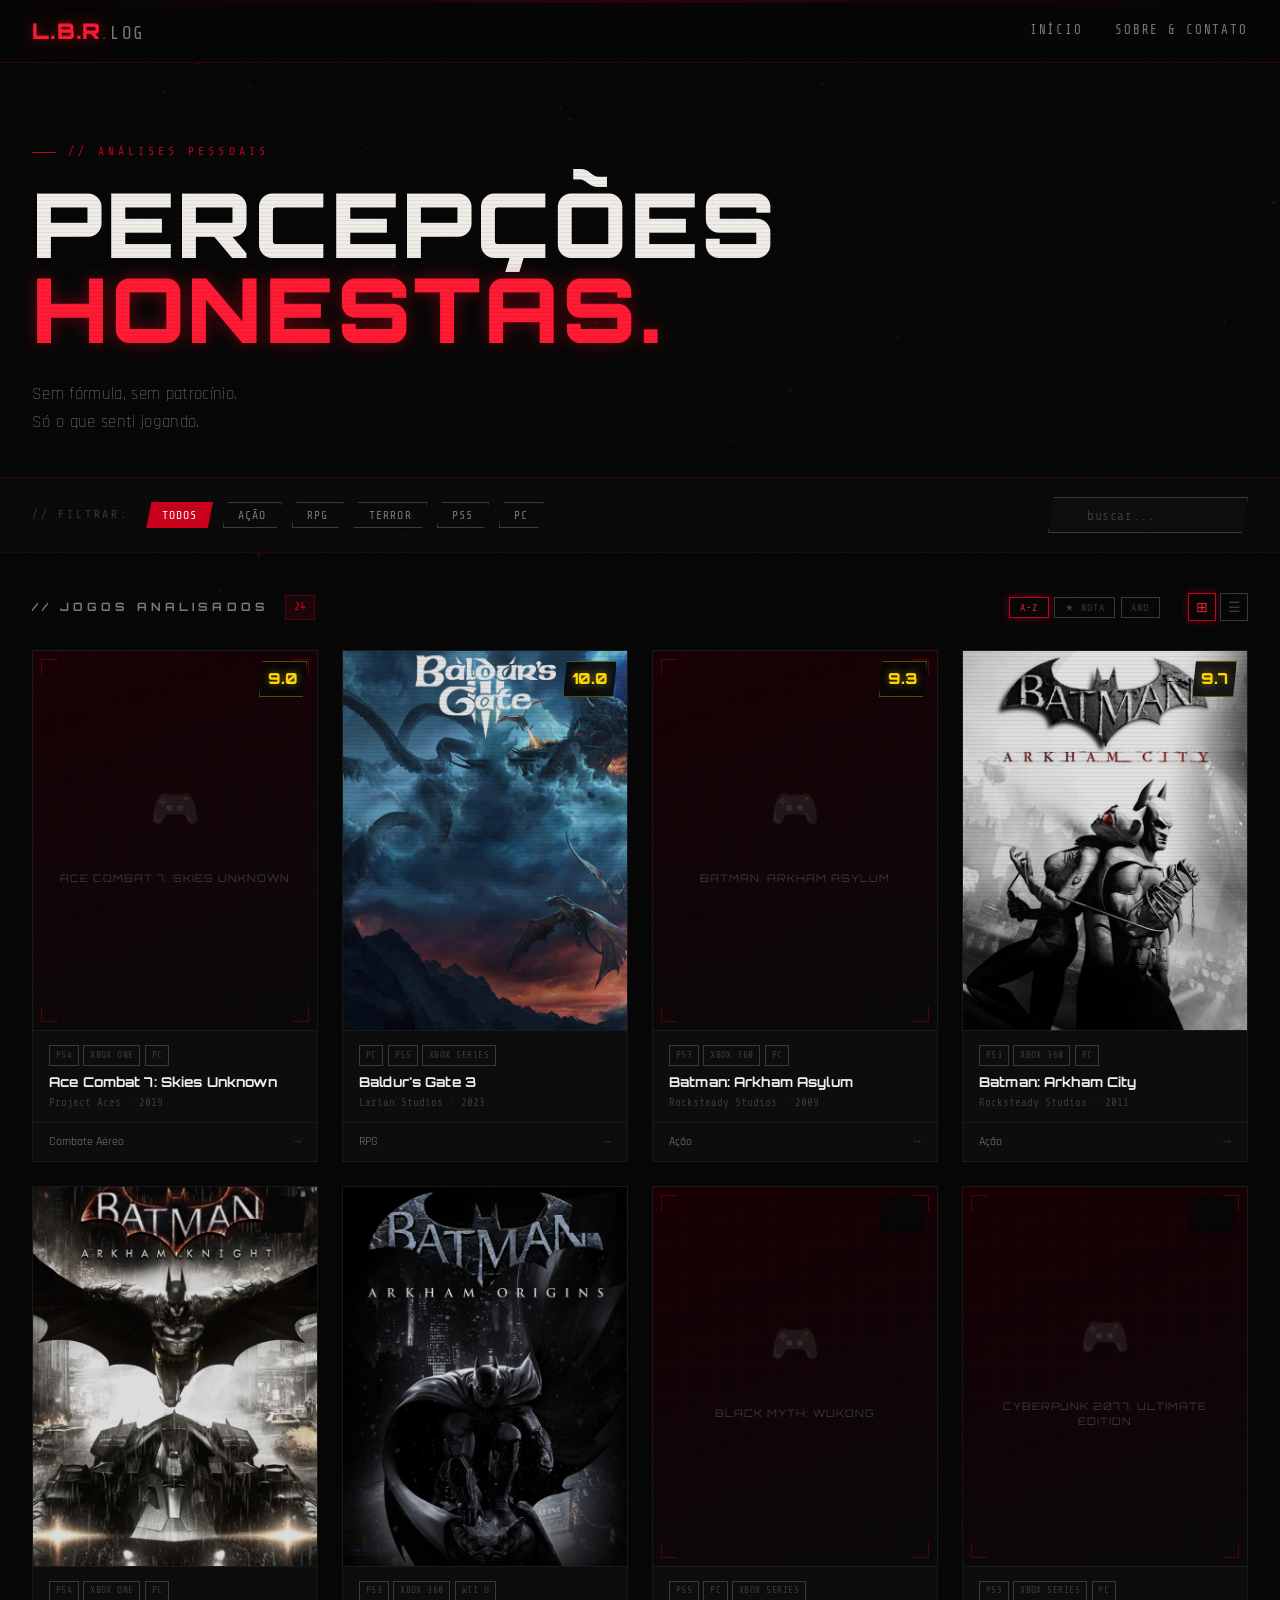
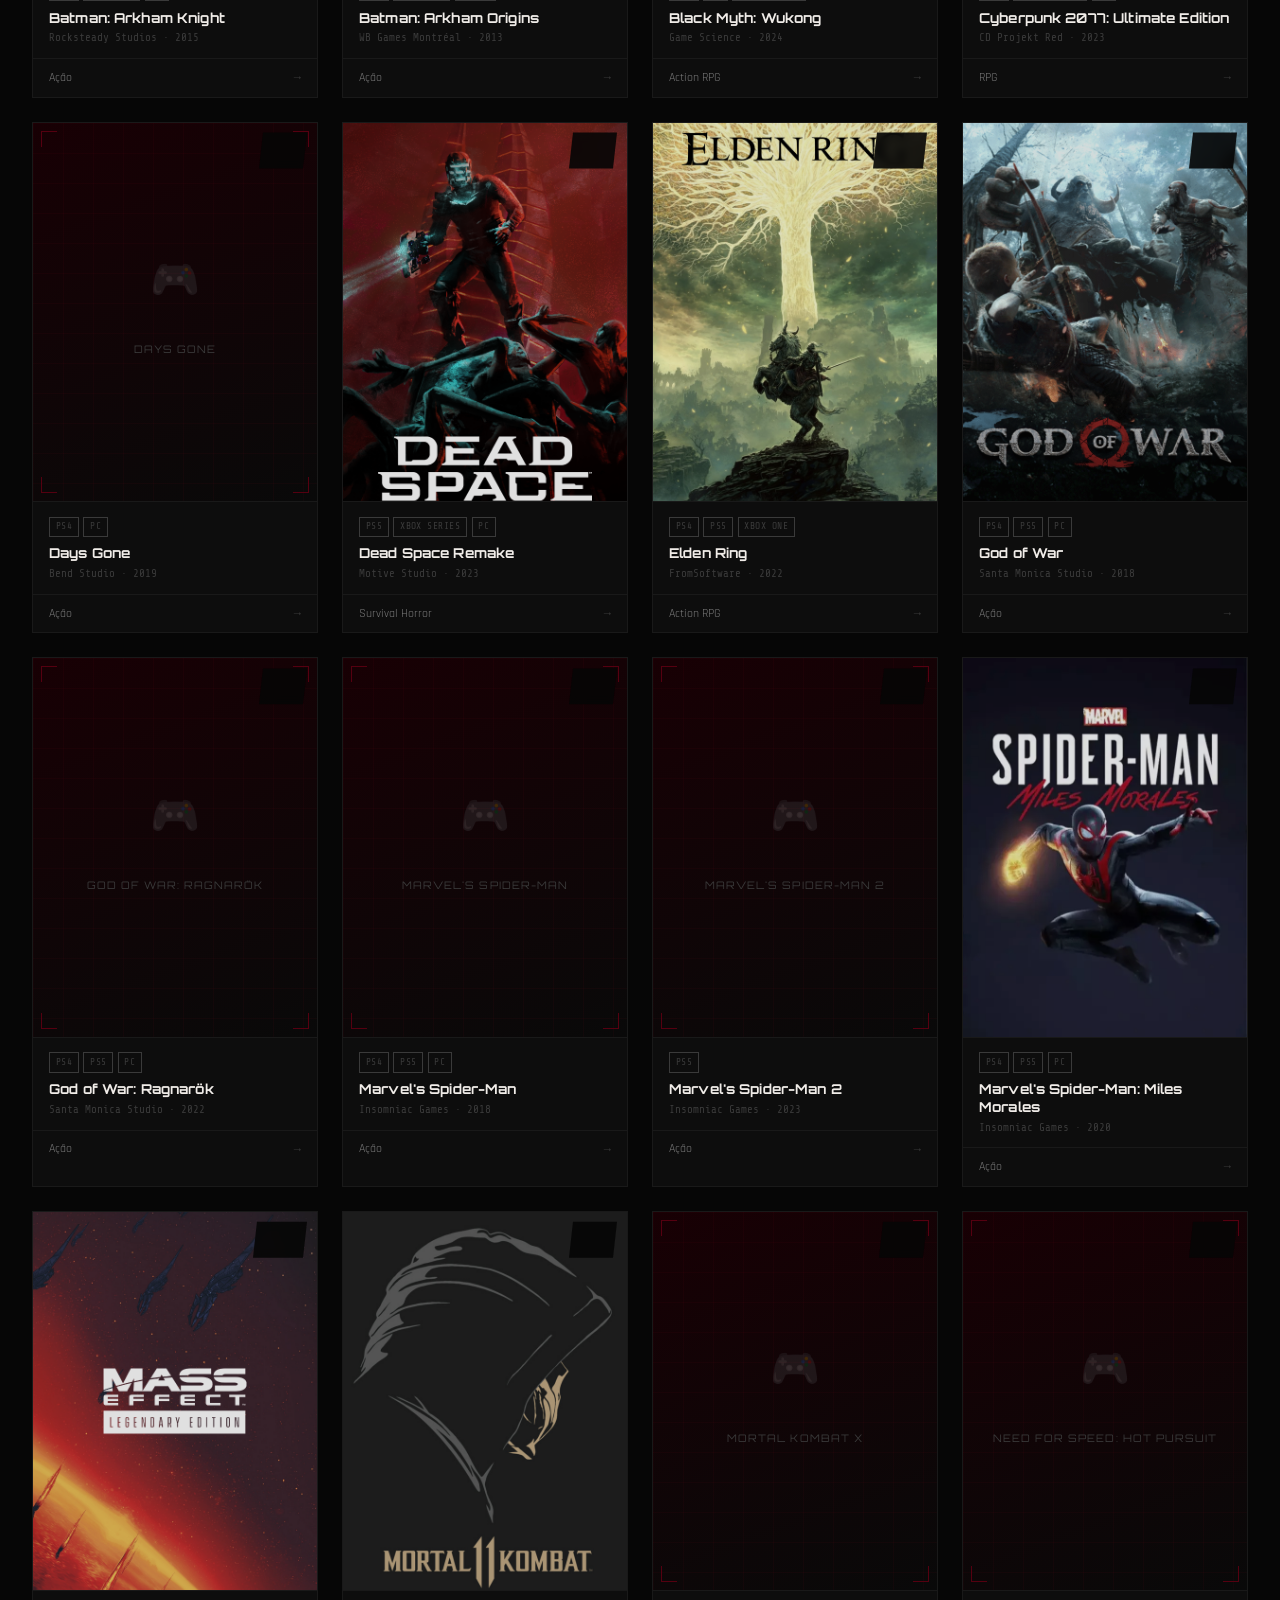
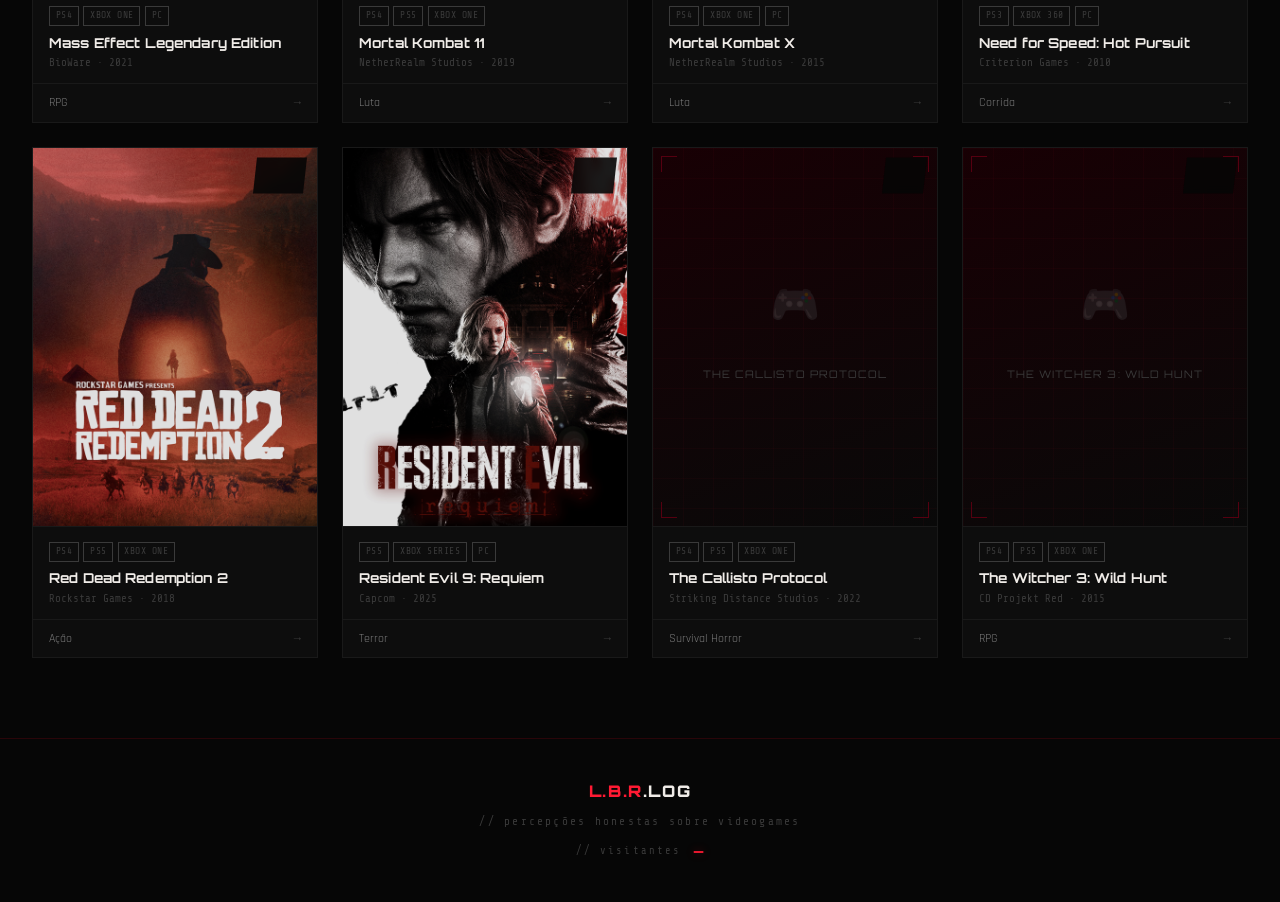
==== index.html @ 47e44325 "Blog Files root_archives_gaming_blog" ====
<!DOCTYPE html>
<html lang="pt-BR">
<head>
  <meta charset="UTF-8" />
  <meta name="viewport" content="width=device-width, initial-scale=1.0" />
  <meta name="description" content="L.B.R.LOG — Análises e percepções pessoais sobre videogames." />
  <meta property="og:title"       content="L.B.R.LOG — Reviews &amp; Análises" />
  <meta property="og:description" content="Percepções honestas sobre videogames. Sem fórmula, sem patrocínio." />
  <meta property="og:type"        content="website" />
  <meta name="twitter:card"       content="summary" />
  <title>L.B.R.LOG — Reviews & Análises</title>
  <link rel="preconnect" href="https://fonts.googleapis.com" />
  <link rel="preconnect" href="https://fonts.gstatic.com" crossorigin />
  <link
    href="https://fonts.googleapis.com/css2?family=Orbitron:wght@400;700;900&family=Share+Tech+Mono&family=Rajdhani:wght@300;400;500;600;700&display=swap"
    rel="stylesheet"
  />
  <link rel="stylesheet" href="css/style.css" />
</head>
<body>

  <!-- Canvas de partículas (fundo animado) -->
  <canvas id="particles-canvas" aria-hidden="true"></canvas>
  <!-- Scanline que desce pela tela -->
  <div class="scanline-sweep" aria-hidden="true"></div>

  <!-- ===== HEADER ===== -->
  <header>
    <div class="header-inner">
      <a href="index.html" class="logo" aria-label="L.B.R.LOG — Início">
        <span class="logo-lbr">L.B.R</span>
        <span class="logo-sep">.</span>
        <span class="logo-log">LOG</span>
      </a>
      <nav aria-label="Navegação principal">
        <a href="index.html">Início</a>
        <a href="sobre.html">Sobre & Contato</a>
      </nav>
    </div>
  </header>

  <!-- ===== HERO ===== -->
  <section class="hero" aria-label="Introdução">
    <div class="hero-grid" aria-hidden="true"></div>
    <p class="hero-eyebrow">// análises pessoais</p>
    <h1>
      PERCEPÇÕES<br>
      <em>HONESTAS.</em>
    </h1>
    <p class="hero-tagline">
      Sem fórmula, sem patrocínio.<br>
      Só o que senti jogando.
    </p>
  </section>

  <!-- ===== DESTAQUES ===== -->
  <section class="destaques-section" aria-label="Destaques" id="destaques-section">
    <div class="destaques-inner">
      <div class="inner-section-header" style="padding:0 2rem;max-width:1300px;margin:0 auto 1.5rem;">
        <span class="inner-section-tag">// destaques</span>
        <div class="inner-section-line"></div>
      </div>
      <div class="destaques-grid" id="destaques-grid"></div>
    </div>
  </section>

  <!-- ===== FILTROS + BUSCA ===== -->
  <div class="filters-bar" role="group" aria-label="Filtrar jogos">
    <span class="filters-label">// filtrar:</span>
    <button class="filter-btn active" data-filter="todos">Todos</button>
    <button class="filter-btn" data-filter="ação">Ação</button>
    <button class="filter-btn" data-filter="rpg">RPG</button>
    <button class="filter-btn" data-filter="terror">Terror</button>
    <button class="filter-btn" data-filter="ps5">PS5</button>
    <button class="filter-btn" data-filter="pc">PC</button>

    <div class="search-input-wrap">
      <span class="search-icon" aria-hidden="true">⌕</span>
      <input
        id="search-input"
        type="search"
        class="search-input"
        placeholder="buscar..."
        autocomplete="off"
        spellcheck="false"
      />
      <button class="search-clear" id="search-clear" aria-label="Limpar busca" style="display:none;">✕</button>
    </div>
  </div>

  <!-- ===== GRID DE JOGOS ===== -->
  <section class="games-section" aria-label="Jogos analisados">
    <div class="section-header">
      <span class="section-label">// jogos analisados</span>
      <span class="section-count" id="games-count" aria-live="polite">0</span>
      <div class="sort-controls" role="group" aria-label="Ordenar por">
        <button class="sort-btn active" data-sort="az"    title="A-Z">A-Z</button>
        <button class="sort-btn"        data-sort="nota"  title="Maior nota">★ NOTA</button>
        <button class="sort-btn"        data-sort="recente" title="Mais recente">ANO</button>
      </div>
      <div class="view-toggle" role="group" aria-label="Modo de exibição">
        <button class="view-btn active" data-view="grid" title="Grade" aria-label="Grade">⊞</button>
        <button class="view-btn"        data-view="list" title="Lista" aria-label="Lista">☰</button>
      </div>
    </div>
    <div class="games-grid" id="games-grid" aria-label="Lista de jogos">
      <div class="no-results">// carregando...</div>
    </div>
  </section>

  <!-- ===== FOOTER ===== -->
  <footer>
    <div class="footer-brand"><span>L.B.R</span>.LOG</div>
    <p class="footer-sub">// percepções honestas sobre videogames</p>
    <p class="footer-counter">
      <span class="footer-counter-label">// visitantes</span>
      <span class="footer-counter-value" id="footer-visit-count">—</span>
    </p>
  </footer>

  <script src="data/games.js"></script>
  <script src="js/main.js"></script>
  <script src="js/particles.js"></script>
  <script>
    // Contador de visitas — CountAPI (countapi.xyz)
    // Namespace único do seu site — não precisa configurar nada
    fetch('https://api.countapi.xyz/hit/lubuono97-hash-lbr-log/visits')
      .then(r => r.json())
      .then(data => {
        if (data.value !== undefined) {
          document.getElementById('footer-visit-count').textContent =
            parseInt(data.value).toLocaleString('pt-BR');
        }
      })
      .catch(() => {});
  </script>
</body>
</html>
---- css/style.css ----
/* =====================================================
   GLITCH.LOG — Cyberpunk Gaming Blog
   Tema: Dark Cyberpunk | Paleta: Preto & Vermelho
   ===================================================== */

@import url('https://fonts.googleapis.com/css2?family=Orbitron:wght@400;700;900&family=Share+Tech+Mono&family=Rajdhani:wght@300;400;500;600;700&display=swap');

/* ===== VARIÁVEIS DE COR ===== */
:root {
  --bg: #060606;
  --bg-card: #0d0d0d;
  --bg-card2: #111111;
  --red: #cc001a;
  --red-hot: #ff1a33;
  --red-dim: #550010;
  --red-glow: rgba(204, 0, 26, 0.45);
  --red-subtle: rgba(204, 0, 26, 0.08);
  --white: #f0ece8;
  --grey: #7a7a7a;
  --grey-dim: #3a3a3a;
  --grey-light: #aaa;
  --border: rgba(204, 0, 26, 0.18);
  --border-dim: rgba(255, 255, 255, 0.05);

  --font-title: 'Orbitron', monospace;
  --font-mono: 'Share Tech Mono', monospace;
  --font-body: 'Rajdhani', sans-serif;
}

/* ===== RESET ===== */
*,
*::before,
*::after {
  margin: 0;
  padding: 0;
  box-sizing: border-box;
}

html {
  scroll-behavior: smooth;
}

a {
  color: inherit;
  text-decoration: none;
}

body {
  background-color: var(--bg);
  color: var(--white);
  font-family: var(--font-body);
  font-size: 16px;
  line-height: 1.6;
  overflow-x: hidden;
  min-height: 100vh;
  cursor: default;
}

/* ===== SCANLINES ===== */
body::after {
  content: '';
  position: fixed;
  inset: 0;
  background: repeating-linear-gradient(0deg, transparent, transparent 3px,
      rgba(0, 0, 0, 0.06) 3px, rgba(0, 0, 0, 0.06) 4px);
  pointer-events: none;
  z-index: 9998;
}

/* ===== RUÍDO DE FUNDO ===== */
body::before {
  content: '';
  position: fixed;
  inset: 0;
  background-image: url("data:image/svg+xml,%3Csvg xmlns='http://www.w3.org/2000/svg' width='300' height='300'%3E%3Cfilter id='n'%3E%3CfeTurbulence type='fractalNoise' baseFrequency='0.75' numOctaves='4' stitchTiles='stitch'/%3E%3C/filter%3E%3Crect width='300' height='300' filter='url(%23n)' opacity='0.03'/%3E%3C/svg%3E");
  pointer-events: none;
  z-index: 9997;
  opacity: 0.5;
}

/* ===== HEADER ===== */
header {
  position: sticky;
  top: 0;
  z-index: 500;
  background: rgba(6, 6, 6, 0.96);
  backdrop-filter: blur(12px);
  border-bottom: 1px solid var(--border);
}

.header-inner {
  max-width: 1300px;
  margin: 0 auto;
  padding: 0 2rem;
  display: flex;
  align-items: center;
  justify-content: space-between;
  height: 62px;
}

/* ===== LOGO ===== */
.logo {
  display: flex;
  align-items: baseline;
  gap: 0;
  font-family: var(--font-title);
  font-weight: 900;
  letter-spacing: 0.06em;
  font-size: 1.35rem;
  user-select: none;
}

.logo-lbr {
  color: var(--red-hot);
  text-shadow: 0 0 10px var(--red-glow), 0 0 25px var(--red-glow);
  animation: logo-flicker 9s infinite;
  position: relative;
}

.logo-lbr::after {
  content: 'L.B.R';
  position: absolute;
  left: 0;
  top: 0;
  color: var(--red-hot);
  animation: glitch-layer 9s infinite;
  clip-path: polygon(0 30%, 100% 30%, 100% 55%, 0 55%);
  opacity: 0;
}

.logo-sep {
  color: var(--grey-dim);
  font-weight: 300;
  margin: 0 1px;
}

.logo-log {
  color: var(--grey);
  font-family: var(--font-mono);
  font-size: 1.1rem;
  font-weight: 400;
  letter-spacing: 0.1em;
}

@keyframes logo-flicker {

  0%,
  87%,
  90%,
  93%,
  100% {
    opacity: 1;
    text-shadow: 0 0 10px var(--red-glow), 0 0 25px var(--red-glow);
    transform: translate(0);
  }

  88% {
    opacity: 0.7;
    text-shadow: none;
    transform: translate(-2px, 0);
  }

  89% {
    opacity: 1;
    text-shadow: 2px 0 var(--red-hot);
    transform: translate(2px, 0);
  }

  91% {
    opacity: 0.9;
    transform: translate(-1px, 1px);
  }

  92% {
    opacity: 1;
    transform: translate(0);
  }
}

@keyframes glitch-layer {

  0%,
  87%,
  91%,
  100% {
    opacity: 0;
    transform: translate(0);
  }

  88% {
    opacity: 0.8;
    transform: translate(-4px, 0);
  }

  89% {
    opacity: 0;
  }

  90% {
    opacity: 0.6;
    transform: translate(4px, 0);
  }
}

nav {
  display: flex;
  align-items: center;
  gap: 2rem;
}

nav a {
  color: var(--grey);
  font-family: var(--font-mono);
  font-size: 0.78rem;
  letter-spacing: 0.15em;
  text-transform: uppercase;
  transition: color 0.2s, text-shadow 0.2s;
  position: relative;
}

nav a::after {
  content: '';
  position: absolute;
  bottom: -3px;
  left: 0;
  width: 0;
  height: 1px;
  background: var(--red-hot);
  transition: width 0.25s;
}

nav a:hover {
  color: var(--red-hot);
}

nav a:hover::after {
  width: 100%;
}

/* ===== HERO ===== */
.hero {
  padding: 5rem 2rem 2.5rem;
  max-width: 1300px;
  margin: 0 auto;
  position: relative;
  overflow: hidden;
}

.hero-eyebrow {
  font-family: var(--font-mono);
  font-size: 0.72rem;
  color: var(--red);
  letter-spacing: 0.35em;
  text-transform: uppercase;
  margin-bottom: 1.2rem;
  display: flex;
  align-items: center;
  gap: 0.75rem;
}

.hero-eyebrow::before {
  content: '';
  display: inline-block;
  width: 24px;
  height: 1px;
  background: var(--red);
  flex-shrink: 0;
}

.hero h1 {
  font-family: var(--font-title);
  font-size: clamp(2.8rem, 7vw, 6rem);
  font-weight: 900;
  letter-spacing: 0.03em;
  line-height: 0.95;
  color: var(--white);
}

.hero h1 em {
  font-style: normal;
  color: var(--red-hot);
  text-shadow: 0 0 18px var(--red-glow);
}

.hero-tagline {
  margin-top: 1.8rem;
  font-size: 1.05rem;
  color: var(--grey);
  font-weight: 300;
  max-width: 460px;
  letter-spacing: 0.02em;
  line-height: 1.7;
}

/* Grade diagonal decorativa */
.hero-grid {
  position: absolute;
  right: -50px;
  top: 0;
  bottom: 0;
  width: 40%;
  background-image:
    linear-gradient(rgba(204, 0, 26, 0.04) 1px, transparent 1px),
    linear-gradient(90deg, rgba(204, 0, 26, 0.04) 1px, transparent 1px);
  background-size: 40px 40px;
  mask-image: linear-gradient(to left, rgba(0, 0, 0, 0.5), transparent);
  pointer-events: none;
}

/* ===== BARRA DE BUSCA (dentro dos filtros) ===== */
.search-input-wrap {
  position: relative;
  margin-left: auto;
  width: 200px;
  display: flex;
  align-items: center;
  transition: width 0.3s ease;
}

.search-input-wrap:focus-within {
  width: 280px;
}

.search-icon {
  position: absolute;
  left: 0.85rem;
  font-size: 1.1rem;
  color: var(--grey-dim);
  pointer-events: none;
  line-height: 1;
  transition: color 0.2s;
}

.search-input {
  width: 100%;
  background: var(--bg-card);
  border: 1px solid var(--grey-dim);
  color: var(--white);
  font-family: var(--font-mono);
  font-size: 0.82rem;
  letter-spacing: 0.04em;
  padding: 0.6rem 2.4rem 0.6rem 2.4rem;
  outline: none;
  transition: border-color 0.2s, box-shadow 0.2s;
  clip-path: polygon(6px 0%, 100% 0%, calc(100% - 6px) 100%, 0% 100%);
}

.search-input::placeholder {
  color: var(--grey-dim);
  opacity: 1;
}

.search-input:focus {
  border-color: var(--red);
  box-shadow: 0 0 0 1px var(--red-dim), 0 0 14px var(--red-glow);
}

.search-input:focus+.search-icon,
.search-input-wrap:focus-within .search-icon {
  color: var(--red);
}

.search-clear {
  position: absolute;
  right: 0.7rem;
  background: none;
  border: none;
  color: var(--grey-dim);
  font-size: 0.72rem;
  cursor: pointer;
  display: flex;
  align-items: center;
  justify-content: center;
  padding: 0.2rem;
  transition: color 0.2s;
  line-height: 1;
}

.search-clear:hover {
  color: var(--red-hot);
}

/* Highlight do match na busca */
.search-highlight {
  background: rgba(204, 0, 26, 0.28);
  color: var(--red-hot);
  border-radius: 1px;
  padding: 0 1px;
  font-style: normal;
}

/* ===== FILTROS ===== */
.filters-bar {
  max-width: 1300px;
  margin: 0 auto 2.5rem;
  padding: 1.2rem 2rem;
  display: flex;
  align-items: center;
  gap: 0.6rem;
  flex-wrap: wrap;
  border-top: 1px solid var(--border);
  border-bottom: 1px solid var(--border);
  background: rgba(13, 13, 13, 0.6);
}

.filters-label {
  font-family: var(--font-mono);
  font-size: 0.7rem;
  color: var(--grey-dim);
  text-transform: uppercase;
  letter-spacing: 0.25em;
  margin-right: 0.5rem;
  flex-shrink: 0;
}

.filter-btn {
  background: transparent;
  border: 1px solid var(--grey-dim);
  color: var(--grey);
  font-family: var(--font-mono);
  font-size: 0.72rem;
  padding: 0.35rem 0.9rem;
  cursor: pointer;
  letter-spacing: 0.1em;
  text-transform: uppercase;
  transition: all 0.2s;
  clip-path: polygon(5px 0%, 100% 0%, calc(100% - 5px) 100%, 0% 100%);
  white-space: nowrap;
}

.filter-btn:hover {
  border-color: var(--red);
  color: var(--red-hot);
  background: var(--red-subtle);
}

.filter-btn.active {
  background: var(--red);
  border-color: var(--red);
  color: white;
  box-shadow: 0 0 14px var(--red-glow);
}

/* ===== SEÇÃO DE JOGOS ===== */
.games-section {
  max-width: 1300px;
  margin: 0 auto;
  padding: 0 2rem 5rem;
}

.section-header {
  display: flex;
  align-items: center;
  gap: 1rem;
  margin-bottom: 1.8rem;
}

.section-label {
  font-family: var(--font-title);
  font-size: 0.72rem;
  font-weight: 700;
  letter-spacing: 0.35em;
  text-transform: uppercase;
  color: var(--grey);
}

.section-count {
  font-family: var(--font-mono);
  font-size: 0.72rem;
  color: var(--red);
  background: rgba(204, 0, 26, 0.1);
  border: 1px solid var(--red-dim);
  padding: 0.15rem 0.5rem;
  min-width: 28px;
  text-align: center;
}

/* ===== GRID DE CARDS ===== */
.games-grid {
  display: grid;
  grid-template-columns: repeat(auto-fill, minmax(250px, 1fr));
  gap: 1.5rem;
}

/* ===== CARD DE JOGO ===== */
.game-card {
  background: var(--bg-card);
  border: 1px solid var(--border-dim);
  display: block;
  overflow: hidden;
  transition: transform 0.3s cubic-bezier(0.25, 0.46, 0.45, 0.94),
    border-color 0.3s,
    box-shadow 0.3s;
  position: relative;
}

.game-card::after {
  content: '';
  position: absolute;
  inset: 0;
  background: linear-gradient(135deg, transparent 70%, rgba(204, 0, 26, 0.06));
  pointer-events: none;
  z-index: 1;
  opacity: 0;
  transition: opacity 0.3s;
}

.game-card:hover {
  transform: translateY(-6px);
  border-color: var(--red);
  box-shadow:
    0 0 0 1px var(--red-dim),
    0 0 25px var(--red-glow),
    0 12px 40px rgba(0, 0, 0, 0.6);
}

.game-card:hover::after {
  opacity: 1;
}

/* Capa do jogo */
.card-cover-wrap {
  position: relative;
  width: 100%;
  aspect-ratio: 3/4;
  overflow: hidden;
  background: #0a0005;
}

.card-cover-img {
  width: 100%;
  height: 100%;
  object-fit: cover;
  display: block;
  filter: saturate(0.75) brightness(0.88);
  transition: filter 0.4s, transform 0.4s;
}

.game-card:hover .card-cover-img {
  filter: saturate(1) brightness(0.95);
  transform: scale(1.03);
}

/* Placeholder quando não há imagem */
.card-cover-placeholder {
  display: none;
  width: 100%;
  height: 100%;
  flex-direction: column;
  align-items: center;
  justify-content: center;
  background: linear-gradient(160deg, #180004 0%, #090909 100%);
  position: relative;
  overflow: hidden;
}

.card-cover-placeholder::before {
  content: '';
  position: absolute;
  inset: 0;
  background-image:
    linear-gradient(rgba(204, 0, 26, 0.04) 1px, transparent 1px),
    linear-gradient(90deg, rgba(204, 0, 26, 0.04) 1px, transparent 1px);
  background-size: 30px 30px;
}

.placeholder-title {
  font-family: var(--font-title);
  font-size: 0.65rem;
  color: var(--grey-dim);
  text-transform: uppercase;
  letter-spacing: 0.1em;
  text-align: center;
  padding: 1rem;
  position: relative;
  z-index: 1;
  line-height: 1.5;
}

.placeholder-icon {
  font-size: 2.5rem;
  margin-bottom: 0.75rem;
  opacity: 0.2;
  position: relative;
  z-index: 1;
}

/* Cantos decorativos no placeholder */
.deco-corner {
  position: absolute;
  width: 16px;
  height: 16px;
}

.deco-corner.tl {
  top: 8px;
  left: 8px;
  border-top: 1px solid var(--red-dim);
  border-left: 1px solid var(--red-dim);
}

.deco-corner.tr {
  top: 8px;
  right: 8px;
  border-top: 1px solid var(--red-dim);
  border-right: 1px solid var(--red-dim);
}

.deco-corner.bl {
  bottom: 8px;
  left: 8px;
  border-bottom: 1px solid var(--red-dim);
  border-left: 1px solid var(--red-dim);
}

.deco-corner.br {
  bottom: 8px;
  right: 8px;
  border-bottom: 1px solid var(--red-dim);
  border-right: 1px solid var(--red-dim);
}

/* Nota flutuante sobre a capa */
.card-score-badge {
  position: absolute;
  top: 10px;
  right: 10px;
  background: rgba(6, 6, 6, 0.9);
  border: 1px solid var(--red-dim);
  padding: 0.3rem 0.5rem;
  font-family: var(--font-title);
  font-size: 0.95rem;
  font-weight: 900;
  color: var(--red-hot);
  text-shadow: 0 0 8px var(--red-glow);
  z-index: 2;
  backdrop-filter: blur(4px);
  transition: border-color 0.3s;
  clip-path: polygon(4px 0%, 100% 0%, calc(100% - 4px) 100%, 0% 100%);
}

.card-score-badge.perfect {
  color: #ffd700;
  text-shadow: 0 0 8px rgba(255, 215, 0, 0.5);
  border-color: rgba(255, 215, 0, 0.4);
}

.game-card:hover .card-score-badge {
  border-color: var(--red);
}

/* Corpo do card */
.card-body {
  padding: 0.9rem 1rem 0.7rem;
  border-top: 1px solid var(--border-dim);
  position: relative;
  z-index: 2;
}

.card-platforms {
  display: flex;
  gap: 0.3rem;
  flex-wrap: wrap;
  margin-bottom: 0.45rem;
}

.platform-chip {
  font-family: var(--font-mono);
  font-size: 0.6rem;
  color: var(--grey-dim);
  border: 1px solid var(--grey-dim);
  padding: 0.1rem 0.35rem;
  text-transform: uppercase;
  letter-spacing: 0.05em;
}

.card-title {
  font-family: var(--font-title);
  font-size: 0.85rem;
  font-weight: 700;
  color: var(--white);
  line-height: 1.3;
  letter-spacing: 0.01em;
  margin-bottom: 0.2rem;
  transition: color 0.2s;
}

.game-card:hover .card-title {
  color: var(--red-hot);
}

.card-meta {
  font-family: var(--font-mono);
  font-size: 0.68rem;
  color: var(--grey-dim);
}

.card-footer {
  padding: 0.55rem 1rem;
  border-top: 1px solid var(--border-dim);
  display: flex;
  align-items: center;
  justify-content: space-between;
  position: relative;
  z-index: 2;
}

.card-genre {
  font-family: var(--font-body);
  font-size: 0.78rem;
  color: var(--grey);
  font-weight: 400;
}

.card-arrow {
  font-family: var(--font-mono);
  font-size: 0.75rem;
  color: var(--grey-dim);
  transition: color 0.2s, transform 0.2s;
}

.game-card:hover .card-arrow {
  color: var(--red-hot);
  transform: translateX(4px);
}

/* ===== NO RESULTS ===== */
.no-results {
  grid-column: 1 / -1;
  padding: 4rem;
  text-align: center;
  font-family: var(--font-mono);
  font-size: 0.85rem;
  color: var(--grey-dim);
  letter-spacing: 0.2em;
}

/* ===== FOOTER ===== */
footer {
  border-top: 1px solid var(--border);
  padding: 2.5rem 2rem;
  text-align: center;
}

.footer-brand {
  font-family: var(--font-title);
  font-size: 1rem;
  font-weight: 900;
  letter-spacing: 0.1em;
  margin-bottom: 0.5rem;
}

.footer-brand span {
  color: var(--red-hot);
}

.footer-sub {
  font-family: var(--font-mono);
  font-size: 0.7rem;
  color: var(--grey-dim);
  letter-spacing: 0.2em;
}

/* ===== PÁGINA INDIVIDUAL DO JOGO ===== */

/* Hero da página de jogo */
.game-page-hero {
  position: relative;
  height: 38vh;
  min-height: 240px;
  overflow: hidden;
}

.game-page-hero-bg {
  width: 100%;
  height: 100%;
  object-fit: cover;
  filter: blur(8px) saturate(0.35) brightness(0.28);
  transform: scale(1.12);
  display: block;
}

.game-page-hero-bg-placeholder {
  width: 100%;
  height: 100%;
  background: linear-gradient(160deg, #1a0004 0%, #060606 60%, #0d000a 100%);
}

.game-page-hero-overlay {
  position: absolute;
  inset: 0;
  background: linear-gradient(to bottom,
      rgba(6, 6, 6, 0.15) 0%,
      rgba(6, 6, 6, 0.5) 45%,
      rgba(6, 6, 6, 1) 100%);
}

.back-btn {
  position: absolute;
  top: 1.5rem;
  left: 2rem;
  z-index: 10;
  display: inline-flex;
  align-items: center;
  gap: 0.5rem;
  font-family: var(--font-mono);
  font-size: 0.72rem;
  color: var(--grey);
  letter-spacing: 0.15em;
  text-transform: uppercase;
  padding: 0.4rem 0.8rem;
  border: 1px solid var(--grey-dim);
  background: rgba(6, 6, 6, 0.7);
  backdrop-filter: blur(4px);
  transition: color 0.2s, border-color 0.2s;
}

.back-btn:hover {
  color: var(--red-hot);
  border-color: var(--red);
}

/* Layout da página de jogo */
.game-page-layout {
  max-width: 1300px;
  margin: -160px auto 0;
  padding: 0 2rem 6rem;
  display: grid;
  grid-template-columns: 260px 1fr;
  gap: 3.5rem;
  position: relative;
  z-index: 2;
}

/* Sidebar da página de jogo */
.game-sidebar {
  position: sticky;
  top: 80px;
  align-self: start;
}

.game-cover-main {
  width: 100%;
  display: block;
  border: 1px solid var(--border);
  box-shadow: 0 0 30px rgba(0, 0, 0, 0.9), 0 0 20px var(--red-glow);
  margin-bottom: 1.5rem;
}

.game-cover-ph {
  width: 100%;
  aspect-ratio: 3/4;
  background: linear-gradient(160deg, #180004, #080808);
  border: 1px solid var(--border);
  display: flex;
  align-items: center;
  justify-content: center;
  font-family: var(--font-mono);
  font-size: 0.65rem;
  color: var(--grey-dim);
  margin-bottom: 1.5rem;
  text-align: center;
  padding: 1rem;
}

/* Score grande */
.score-block {
  text-align: center;
  margin-bottom: 1.5rem;
  padding: 1.25rem;
  background: var(--bg-card);
  border: 1px solid var(--border);
  position: relative;
}

.score-block::before {
  content: '';
  position: absolute;
  top: 0;
  left: 10%;
  right: 10%;
  height: 1px;
  background: linear-gradient(to right, transparent, var(--red), transparent);
}

.score-value {
  font-family: var(--font-title);
  font-size: 4.5rem;
  font-weight: 900;
  color: var(--red-hot);
  text-shadow: 0 0 25px var(--red-glow), 0 0 50px var(--red-glow);
  line-height: 1;
  display: block;
  animation: score-pulse 4s ease-in-out infinite;
}

.score-value.perfect {
  color: #ffd700;
  text-shadow: 0 0 25px rgba(255, 215, 0, 0.5), 0 0 50px rgba(255, 215, 0, 0.3);
}

@keyframes score-pulse {

  0%,
  100% {
    text-shadow: 0 0 25px var(--red-glow), 0 0 50px var(--red-glow);
  }

  50% {
    text-shadow: 0 0 15px var(--red-glow), 0 0 30px var(--red-glow);
  }
}

.score-tag {
  display: block;
  font-family: var(--font-mono);
  font-size: 0.65rem;
  color: var(--grey-dim);
  letter-spacing: 0.3em;
  text-transform: uppercase;
  margin-top: 0.3rem;
}

/* Tabela de metadados */
.game-meta-table {
  border: 1px solid var(--border);
  background: var(--bg-card);
  overflow: hidden;
}

.meta-item {
  padding: 0.6rem 1rem;
  border-bottom: 1px solid var(--border-dim);
}

.meta-item:last-child {
  border-bottom: none;
}

.meta-key {
  font-family: var(--font-mono);
  font-size: 0.62rem;
  color: var(--grey-dim);
  text-transform: uppercase;
  letter-spacing: 0.2em;
  display: block;
  margin-bottom: 0.15rem;
}

.meta-val {
  font-family: var(--font-body);
  font-size: 0.88rem;
  color: var(--grey-light);
  font-weight: 500;
}

/* Conteúdo principal do jogo */
.game-main-content {
  padding-top: 0.5rem;
  padding-bottom: 3rem;
}

.game-page-title {
  font-family: var(--font-title);
  font-size: clamp(1.8rem, 4vw, 3.5rem);
  font-weight: 900;
  color: var(--white);
  letter-spacing: 0.02em;
  line-height: 1.05;
  margin-bottom: 0.6rem;
}

.game-page-dev {
  font-family: var(--font-mono);
  font-size: 0.78rem;
  color: var(--red);
  letter-spacing: 0.2em;
  text-transform: uppercase;
  margin-bottom: 0.8rem;
  display: flex;
  align-items: center;
  gap: 0.75rem;
}

.game-page-dev::after {
  content: '';
  flex: 1;
  height: 1px;
  background: linear-gradient(to right, var(--red-dim), transparent);
  max-width: 200px;
}

.genre-tags {
  display: flex;
  gap: 0.5rem;
  flex-wrap: wrap;
  margin-bottom: 2rem;
}

.genre-tag {
  font-family: var(--font-mono);
  font-size: 0.63rem;
  color: var(--red);
  border: 1px solid var(--red-dim);
  background: rgba(204, 0, 26, 0.07);
  padding: 0.2rem 0.6rem;
  text-transform: uppercase;
  letter-spacing: 0.1em;
  clip-path: polygon(4px 0%, 100% 0%, calc(100% - 4px) 100%, 0% 100%);
}

.game-summary-quote {
  font-size: 1.15rem;
  color: var(--grey-light);
  font-style: italic;
  font-weight: 300;
  padding: 1.25rem 1.5rem;
  border-left: 3px solid var(--red);
  background: var(--red-subtle);
  margin-bottom: 2.5rem;
  letter-spacing: 0.01em;
  line-height: 1.6;
}

.analise-header {
  font-family: var(--font-title);
  font-size: 0.65rem;
  letter-spacing: 0.5em;
  text-transform: uppercase;
  color: var(--red);
  margin-bottom: 1.75rem;
  display: flex;
  align-items: center;
  gap: 1.25rem;
}

.analise-header::after {
  content: '';
  flex: 1;
  height: 1px;
  background: linear-gradient(to right, var(--red-dim), transparent);
  max-width: 350px;
}

.analise-text p {
  font-size: 1.05rem;
  line-height: 1.9;
  color: #c8c4c0;
  margin-bottom: 1.5rem;
  font-weight: 300;
  letter-spacing: 0.01em;
}

/* Drop cap no primeiro parágrafo */
.analise-text p:first-child::first-letter {
  font-family: var(--font-title);
  font-size: 3.2rem;
  font-weight: 900;
  color: var(--red-hot);
  float: left;
  line-height: 0.75;
  margin-right: 0.25rem;
  margin-top: 0.2rem;
  text-shadow: 0 0 12px var(--red-glow);
}

/* ===== CANVAS DE PARTÍCULAS ===== */
#particles-canvas {
  position: fixed;
  inset: 0;
  pointer-events: none;
  z-index: 0;
  opacity: 0.45;
}

/* ===== SCANLINE SWEEP ===== */
.scanline-sweep {
  position: fixed;
  left: 0;
  right: 0;
  height: 3px;
  background: linear-gradient(to right,
      transparent 0%,
      rgba(204, 0, 26, 0.06) 20%,
      rgba(204, 0, 26, 0.18) 50%,
      rgba(204, 0, 26, 0.06) 80%,
      transparent 100%);
  pointer-events: none;
  z-index: 9999;
  animation: sweep-down 8s linear infinite;
  box-shadow: 0 0 12px rgba(204, 0, 26, 0.12);
}

@keyframes sweep-down {
  0% {
    top: -4px;
    opacity: 0;
  }

  3% {
    opacity: 1;
  }

  97% {
    opacity: 1;
  }

  100% {
    top: 100vh;
    opacity: 0;
  }
}

/* ===== ENTRADA DA HOME: cards stagger ===== */
.game-card {
  animation: card-appear 0.5s cubic-bezier(0.25, 0.46, 0.45, 0.94) both;
}

@keyframes card-appear {
  from {
    opacity: 0;
    transform: translateY(22px);
  }

  to {
    opacity: 1;
    transform: translateY(0);
  }
}

/* ===== ENTRADA DA PÁGINA DE JOGO ===== */
@keyframes page-rise {
  from {
    opacity: 0;
    transform: translateY(30px);
  }

  to {
    opacity: 1;
    transform: translateY(0);
  }
}

@keyframes fade-in-left {
  from {
    opacity: 0;
    transform: translateX(-14px);
  }

  to {
    opacity: 1;
    transform: translateX(0);
  }
}

@keyframes score-appear {
  from {
    opacity: 0;
    transform: scale(0.88);
  }

  to {
    opacity: 1;
    transform: scale(1);
  }
}

.game-page-layout {
  animation: page-rise 0.55s cubic-bezier(0.25, 0.46, 0.45, 0.94) both;
}

.game-page-title {
  animation: fade-in-left 0.5s 0.10s both;
}

.game-page-dev {
  animation: fade-in-left 0.5s 0.18s both;
}

.genre-tags {
  animation: fade-in-left 0.5s 0.25s both;
}

.game-summary-quote {
  animation: fade-in-left 0.5s 0.32s both;
}

.analise-header {
  animation: fade-in-left 0.5s 0.40s both;
}

.analise-text {
  animation: fade-in-left 0.5s 0.48s both;
}

.score-block {
  animation: score-appear 0.6s 0.20s cubic-bezier(0.34, 1.56, 0.64, 1) both;
}

/* ===== HERO DA HOME: entrada ===== */
.hero-eyebrow {
  animation: fade-in-left 0.5s 0.05s both;
}

.hero h1 {
  animation: fade-in-left 0.6s 0.15s both;
}

.hero-tagline {
  animation: fade-in-left 0.5s 0.28s both;
}

.filters-bar {
  animation: fade-in-left 0.4s 0.35s both;
}

/* ===== CANTOS DECORATIVOS: piscam ===== */
@keyframes corner-blink {

  0%,
  90%,
  100% {
    opacity: 1;
  }

  92% {
    opacity: 0;
  }

  94% {
    opacity: 1;
  }

  96% {
    opacity: 0;
  }
}

.deco-corner {
  animation: corner-blink 7s infinite;
}

.deco-corner.tr {
  animation-delay: 0.8s;
}

.deco-corner.bl {
  animation-delay: 1.6s;
}

.deco-corner.br {
  animation-delay: 2.4s;
}

/* ===== RESPONSIVIDADE ===== */
@media (max-width: 900px) {
  .game-page-layout {
    grid-template-columns: 1fr;
  }

  .game-sidebar {
    position: static;
    display: grid;
    grid-template-columns: 180px 1fr;
    gap: 1.5rem;
    align-items: start;
  }

  .game-cover-main,
  .game-cover-ph {
    margin-bottom: 0;
  }
}

@media (max-width: 640px) {
  .hero {
    padding: 3.5rem 1.25rem 2rem;
  }

  .games-section {
    padding: 0 1.25rem 4rem;
  }

  .filters-bar {
    padding: 1rem 1.25rem;
  }

  .game-page-layout {
    padding: 1.5rem 1.25rem 4rem;
  }

  .back-btn {
    left: 1.25rem;
  }

  .game-sidebar {
    grid-template-columns: 1fr;
  }

  .games-grid {
    grid-template-columns: repeat(2, 1fr);
    gap: 1rem;
  }

  nav {
    display: none;
  }
}

/* =====================================================
   PÁGINAS INTERNAS — Sobre, Contato, Admin
   ===================================================== */

/* ===== HERO INTERNO (páginas sem grade de cards) ===== */
.inner-hero {
  padding: 4.5rem 2rem 2rem;
  max-width: 1300px;
  margin: 0 auto;
  position: relative;
  overflow: hidden;
}

.inner-hero-title {
  font-family: var(--font-title);
  font-size: clamp(2.2rem, 5vw, 4.5rem);
  font-weight: 900;
  letter-spacing: 0.03em;
  line-height: 0.95;
  color: var(--white);
  animation: fade-in-left 0.6s 0.1s both;
}

.inner-hero-title em {
  font-style: normal;
  color: var(--red-hot);
  text-shadow: 0 0 18px var(--red-glow);
}

/* ===== LAYOUT INTERNO ===== */
.inner-page-layout {
  max-width: 1300px;
  margin: 0 auto;
  padding: 0 2rem 6rem;
}

/* ===== SEÇÃO COM HEADER DECORATIVO ===== */
.inner-section {
  margin-bottom: 4rem;
}

.inner-section-header {
  display: flex;
  align-items: center;
  gap: 1.25rem;
  margin-bottom: 2rem;
}

.inner-section-tag {
  font-family: var(--font-title);
  font-size: 0.65rem;
  font-weight: 700;
  letter-spacing: 0.4em;
  text-transform: uppercase;
  color: var(--red);
  white-space: nowrap;
}

.inner-section-line {
  flex: 1;
  height: 1px;
  background: linear-gradient(to right, var(--red-dim), transparent);
  max-width: 500px;
}

/* ===== SOBRE — GRID ===== */
.sobre-grid {
  display: grid;
  grid-template-columns: 280px 1fr;
  gap: 3rem;
  align-items: start;
}

.sobre-identity {}

.avatar-box {
  position: relative;
  width: 180px;
  height: 180px;
  margin-bottom: 1.5rem;
}

.avatar-placeholder {
  width: 100%;
  height: 100%;
  background: linear-gradient(135deg, #180004 0%, #0d0d0d 100%);
  border: 1px solid var(--border);
  display: flex;
  align-items: center;
  justify-content: center;
}

.avatar-icon {
  font-size: 3.5rem;
  opacity: 0.4;
}

.avatar-deco-corner {
  position: absolute;
  width: 14px;
  height: 14px;
}

.avatar-deco-corner.tl {
  top: -4px;
  left: -4px;
  border-top: 2px solid var(--red);
  border-left: 2px solid var(--red);
}

.avatar-deco-corner.tr {
  top: -4px;
  right: -4px;
  border-top: 2px solid var(--red);
  border-right: 2px solid var(--red);
}

.avatar-deco-corner.bl {
  bottom: -4px;
  left: -4px;
  border-bottom: 2px solid var(--red);
  border-left: 2px solid var(--red);
}

.avatar-deco-corner.br {
  bottom: -4px;
  right: -4px;
  border-bottom: 2px solid var(--red);
  border-right: 2px solid var(--red);
}

.identity-stats {
  border: 1px solid var(--border);
  background: var(--bg-card);
  overflow: hidden;
}

.stat-item {
  padding: 0.55rem 1rem;
  border-bottom: 1px solid var(--border-dim);
}

.stat-item:last-child {
  border-bottom: none;
}

.stat-key {
  display: block;
  font-family: var(--font-mono);
  font-size: 0.6rem;
  color: var(--grey-dim);
  text-transform: uppercase;
  letter-spacing: 0.2em;
  margin-bottom: 0.1rem;
}

.stat-val {
  font-family: var(--font-body);
  font-size: 0.88rem;
  color: var(--grey-light);
  font-weight: 500;
}

.sobre-bio p {
  font-size: 1.05rem;
  line-height: 1.9;
  color: #c8c4c0;
  font-weight: 300;
  margin-bottom: 1.4rem;
  letter-spacing: 0.01em;
  text-align: justify;
}

/* ===== CONTATO — GRID ===== */
.contact-grid {
  display: grid;
  grid-template-columns: 1fr 1.6fr;
  gap: 3rem;
  align-items: start;
}

.contact-intro {
  font-size: 1rem;
  color: var(--grey);
  font-weight: 300;
  line-height: 1.75;
  margin-bottom: 2rem;
}

.contact-links {
  display: flex;
  flex-direction: column;
  gap: 0.75rem;
}

.contact-link-item {
  display: flex;
  align-items: center;
  gap: 0.75rem;
  padding: 0.7rem 1rem;
  border: 1px solid var(--border-dim);
  background: var(--bg-card);
  transition: border-color 0.2s, background 0.2s;
}

.contact-link-item:hover {
  border-color: var(--red);
  background: var(--red-subtle);
}

.contact-link-icon {
  color: var(--red);
  font-size: 0.9rem;
  flex-shrink: 0;
}

.contact-link-label {
  font-family: var(--font-mono);
  font-size: 0.72rem;
  color: var(--grey);
  text-transform: uppercase;
  letter-spacing: 0.1em;
  flex: 1;
}

.contact-link-handle {
  font-family: var(--font-mono);
  font-size: 0.72rem;
  color: var(--red-hot);
}

/* ===== INFORMAÇÕES DE CONTATO ===== */
.contact-info-details {
  display: flex;
  flex-direction: column;
  gap: 1.5rem;
}

.info-section {
  padding: 1rem;
  border-left: 2px solid var(--red);
  background: rgba(13, 13, 13, 0.8);
}

.info-section.disclaimer {
  border-left-color: var(--grey-dim);
  background: rgba(13, 13, 13, 0.5);
}

.info-title {
  font-family: var(--font-mono);
  font-size: 0.72rem;
  color: var(--red);
  text-transform: uppercase;
  letter-spacing: 0.15em;
  margin-bottom: 0.6rem;
  font-weight: 600;
}

.info-section.disclaimer .info-title {
  color: var(--grey);
}

.info-text {
  font-size: 0.95rem;
  color: var(--grey-light);
  font-weight: 300;
  line-height: 1.7;
  letter-spacing: 0.01em;
  text-align: justify;
}

/* ===== FORMULÁRIO GERAL ===== */
.contact-form,
.adm-game-form {
  display: flex;
  flex-direction: column;
  gap: 0;
}

.form-group {
  margin-bottom: 1.25rem;
}

.form-label {
  display: block;
  font-family: var(--font-mono);
  font-size: 0.65rem;
  color: var(--grey-dim);
  text-transform: uppercase;
  letter-spacing: 0.25em;
  margin-bottom: 0.4rem;
}

.form-label small {
  text-transform: none;
  letter-spacing: 0.05em;
  color: var(--grey-dim);
  opacity: 0.7;
}

.form-input {
  width: 100%;
  background: var(--bg-card);
  border: 1px solid var(--grey-dim);
  color: var(--white);
  font-family: var(--font-body);
  font-size: 0.95rem;
  font-weight: 400;
  padding: 0.65rem 0.9rem;
  outline: none;
  transition: border-color 0.2s, box-shadow 0.2s;
  appearance: none;
}

.form-input::placeholder {
  color: var(--grey-dim);
}

.form-input:focus {
  border-color: var(--red);
  box-shadow: 0 0 0 1px var(--red-dim), 0 0 12px var(--red-glow);
}

.form-select {
  cursor: pointer;
  background-image: url("data:image/svg+xml,%3Csvg xmlns='http://www.w3.org/2000/svg' width='10' height='6'%3E%3Cpath d='M0 0l5 6 5-6z' fill='%237a7a7a'/%3E%3C/svg%3E");
  background-repeat: no-repeat;
  background-position: right 0.9rem center;
  padding-right: 2rem;
}

.form-select option {
  background: #0d0d0d;
}

.form-textarea {
  resize: vertical;
  min-height: 130px;
  font-family: var(--font-body);
  line-height: 1.6;
}

.adm-analise {
  min-height: 200px;
  font-family: var(--font-mono);
  font-size: 0.82rem;
}

.form-submit {
  display: inline-flex;
  align-items: center;
  gap: 0.75rem;
  background: var(--red);
  border: 1px solid var(--red);
  color: white;
  font-family: var(--font-title);
  font-size: 0.75rem;
  font-weight: 700;
  letter-spacing: 0.2em;
  padding: 0.8rem 1.6rem;
  cursor: pointer;
  transition: background 0.2s, box-shadow 0.2s, transform 0.15s;
  clip-path: polygon(6px 0%, 100% 0%, calc(100% - 6px) 100%, 0% 100%);
  align-self: flex-start;
}

.form-submit:hover:not(:disabled) {
  background: var(--red-hot);
  box-shadow: 0 0 20px var(--red-glow);
  transform: translateY(-1px);
}

.form-submit:disabled {
  opacity: 0.5;
  cursor: not-allowed;
}

.form-submit-arrow {
  font-family: var(--font-mono);
  font-size: 1rem;
}

.form-feedback {
  margin-top: 1rem;
  font-family: var(--font-mono);
  font-size: 0.75rem;
  letter-spacing: 0.15em;
  padding: 0.75rem 1rem;
}

.form-feedback.success {
  color: #4caf50;
  border: 1px solid rgba(76, 175, 80, 0.3);
  background: rgba(76, 175, 80, 0.07);
}

.form-feedback.error {
  color: var(--red-hot);
  border: 1px solid var(--red-dim);
  background: var(--red-subtle);
}

/* ===== NAV — link ativo ===== */
nav a.nav-active {
  color: var(--red-hot);
}

nav a.nav-active::after {
  width: 100%;
}

/* ===== FOOTER COUNTER ===== */
.footer-counter {
  margin-top: 0.6rem;
  display: flex;
  align-items: center;
  justify-content: center;
  gap: 0.75rem;
}

.footer-counter-label {
  font-family: var(--font-mono);
  font-size: 0.65rem;
  color: var(--grey-dim);
  letter-spacing: 0.2em;
}

.footer-counter-value {
  font-family: var(--font-title);
  font-size: 0.85rem;
  font-weight: 700;
  color: var(--red-hot);
  text-shadow: 0 0 8px var(--red-glow);
}

/* ===== LOGIN SCREEN ===== */
.login-screen {
  position: fixed;
  inset: 0;
  background: var(--bg);
  display: flex;
  align-items: center;
  justify-content: center;
  z-index: 9000;
}

.login-box {
  background: var(--bg-card);
  border: 1px solid var(--border);
  padding: 2.5rem 2rem;
  width: 100%;
  max-width: 360px;
  position: relative;
  box-shadow: 0 0 40px rgba(0, 0, 0, 0.8), 0 0 20px var(--red-glow);
}

.login-logo {
  font-family: var(--font-title);
  font-weight: 900;
  font-size: 1.4rem;
  letter-spacing: 0.06em;
  text-align: center;
  margin-bottom: 0.3rem;
}

.login-sub {
  font-family: var(--font-mono);
  font-size: 0.68rem;
  color: var(--grey-dim);
  letter-spacing: 0.25em;
  text-align: center;
  margin-bottom: 2rem;
}

/* ===== ADM — CONTADOR ===== */
.counter-grid {
  display: grid;
  grid-template-columns: auto 1fr;
  gap: 2.5rem;
  align-items: center;
}

.counter-card {
  background: var(--bg-card);
  border: 1px solid var(--border);
  padding: 2rem 2.5rem;
  text-align: center;
  position: relative;
  flex-shrink: 0;
}

.counter-card::before {
  content: '';
  position: absolute;
  top: 0;
  left: 15%;
  right: 15%;
  height: 1px;
  background: linear-gradient(to right, transparent, var(--red), transparent);
}

.counter-value {
  display: block;
  font-family: var(--font-title);
  font-size: 3.5rem;
  font-weight: 900;
  color: var(--red-hot);
  text-shadow: 0 0 20px var(--red-glow);
  line-height: 1;
}

.counter-label {
  display: block;
  font-family: var(--font-mono);
  font-size: 0.65rem;
  color: var(--grey-dim);
  letter-spacing: 0.2em;
  text-transform: uppercase;
  margin-top: 0.4rem;
}

.counter-info p {
  font-size: 0.95rem;
  color: var(--grey);
  line-height: 1.7;
  font-weight: 300;
}

/* ===== ADM — FORM DE JOGO ===== */
.adm-form-grid {
  display: grid;
  grid-template-columns: 1fr 1fr;
  gap: 0 2rem;
}

.adm-form-full {
  grid-column: 1 / -1;
}

.adm-form-actions {
  display: flex;
  gap: 1rem;
  align-items: center;
  margin-top: 0.5rem;
  flex-wrap: wrap;
}

.adm-btn-secondary {
  display: inline-flex;
  align-items: center;
  background: transparent;
  border: 1px solid var(--grey-dim);
  color: var(--grey);
  font-family: var(--font-title);
  font-size: 0.75rem;
  font-weight: 700;
  letter-spacing: 0.15em;
  padding: 0.8rem 1.4rem;
  cursor: pointer;
  transition: border-color 0.2s, color 0.2s;
  clip-path: polygon(6px 0%, 100% 0%, calc(100% - 6px) 100%, 0% 100%);
}

.adm-btn-secondary:hover {
  border-color: var(--red);
  color: var(--red-hot);
}

/* ===== PRÉVIA DO BLOCO ===== */
.preview-block {
  margin-top: 2rem;
}

.code-preview {
  background: #050505;
  border: 1px solid var(--border);
  padding: 1.25rem 1.5rem;
  font-family: var(--font-mono);
  font-size: 0.72rem;
  color: #a0e0a0;
  overflow-x: auto;
  white-space: pre;
  line-height: 1.6;
}

/* ===== ADM — LISTA DE JOGOS ADICIONADOS ===== */
.adm-game-list {
  border: 1px solid var(--border-dim);
  background: var(--bg-card);
  margin-bottom: 1.5rem;
  min-height: 80px;
  padding: 0.5rem 0;
}

.adm-game-row {
  display: flex;
  align-items: center;
  gap: 1rem;
  padding: 0.7rem 1.25rem;
  border-bottom: 1px solid var(--border-dim);
  animation: card-appear 0.3s both;
}

.adm-game-row:last-child {
  border-bottom: none;
}

.adm-game-row-title {
  font-family: var(--font-title);
  font-size: 0.82rem;
  color: var(--white);
  flex: 1;
}

.adm-game-row-meta {
  font-family: var(--font-mono);
  font-size: 0.68rem;
  color: var(--grey-dim);
}

.adm-remove-btn {
  background: none;
  border: 1px solid var(--grey-dim);
  color: var(--grey-dim);
  font-size: 0.65rem;
  width: 22px;
  height: 22px;
  display: flex;
  align-items: center;
  justify-content: center;
  cursor: pointer;
  transition: color 0.2s, border-color 0.2s;
  flex-shrink: 0;
}

.adm-remove-btn:hover {
  color: var(--red-hot);
  border-color: var(--red);
}

.adm-export-bar {
  display: flex;
  align-items: center;
  justify-content: space-between;
  gap: 1.5rem;
  padding: 1.25rem 1.5rem;
  background: var(--bg-card);
  border: 1px solid var(--border);
  flex-wrap: wrap;
}

.adm-export-info {
  display: flex;
  flex-direction: column;
}

/* ===== RESPONSIVIDADE — páginas internas ===== */
@media (max-width: 860px) {

  .sobre-grid,
  .contact-grid,
  .adm-form-grid {
    grid-template-columns: 1fr;
  }

  .counter-grid {
    grid-template-columns: 1fr;
  }

  .counter-card {
    padding: 1.5rem;
  }

  .counter-value {
    font-size: 2.5rem;
  }

  .adm-form-full {
    grid-column: 1;
  }
}

@media (max-width: 640px) {
  .inner-hero {
    padding: 3rem 1.25rem 1.5rem;
  }

  .inner-page-layout {
    padding: 0 1.25rem 4rem;
  }
}

/* =====================================================
   NOVAS FUNCIONALIDADES
   ===================================================== */

/* ===== BADGE DE NOTA — CORES POR FAIXA ===== */
.score-gold {
  color: #ffd700 !important;
  text-shadow: 0 0 8px rgba(255, 215, 0, 0.5) !important;
  border-color: rgba(255, 215, 0, 0.35) !important;
}

.score-red {
  color: var(--red-hot) !important;
}

.score-grey {
  color: var(--grey) !important;
  text-shadow: none !important;
  border-color: var(--grey-dim) !important;
}

/* Score grande na página de jogo */
.score-gold-big {
  color: #ffd700 !important;
  text-shadow: 0 0 25px rgba(255, 215, 0, 0.5), 0 0 50px rgba(255, 215, 0, 0.3) !important;
}

.score-grey-big {
  color: var(--grey) !important;
  text-shadow: none !important;
}

/* ===== DESTAQUES ===== */
.destaques-section {
  padding: 0 0 0;
  border-bottom: 1px solid var(--border);
  margin-bottom: 0;
}

.destaques-inner {
  padding: 2.5rem 0 2rem;
}

.destaques-grid {
  max-width: 1300px;
  margin: 0 auto;
  padding: 0 2rem;
  display: grid;
  grid-template-columns: repeat(3, 1fr);
  gap: 1.25rem;
}

.destaque-card {
  display: block;
  background: var(--bg-card);
  border: 1px solid var(--border-dim);
  overflow: hidden;
  position: relative;
  transition: transform 0.3s cubic-bezier(0.25, 0.46, 0.45, 0.94),
    border-color 0.3s, box-shadow 0.3s;
}

.destaque-card:hover {
  transform: translateY(-5px);
  border-color: var(--red);
  box-shadow: 0 0 25px var(--red-glow), 0 10px 40px rgba(0, 0, 0, 0.6);
}

.destaque-cover-wrap {
  position: relative;
  width: 100%;
  aspect-ratio: 16/7;
  overflow: hidden;
  background: #080005;
}

.destaque-cover-img {
  width: 100%;
  height: 100%;
  object-fit: cover;
  object-position: top;
  filter: saturate(0.7) brightness(0.75);
  transition: filter 0.4s, transform 0.4s;
  display: block;
}

.destaque-card:hover .destaque-cover-img {
  filter: saturate(1) brightness(0.88);
  transform: scale(1.04);
}

.destaque-cover-ph {
  display: none;
  width: 100%;
  height: 100%;
  align-items: center;
  justify-content: center;
  background: linear-gradient(160deg, #180004, #090909);
}

.destaque-overlay {
  position: absolute;
  inset: 0;
  background: linear-gradient(to top, rgba(13, 13, 13, 0.95) 0%, transparent 60%);
}

.destaque-score {
  position: absolute;
  top: 10px;
  right: 10px;
  background: rgba(6, 6, 6, 0.9);
  border: 1px solid var(--red-dim);
  padding: 0.28rem 0.55rem;
  font-family: var(--font-title);
  font-size: 1.05rem;
  font-weight: 900;
  backdrop-filter: blur(4px);
  clip-path: polygon(4px 0%, 100% 0%, calc(100% - 4px) 100%, 0% 100%);
  z-index: 2;
}

.destaque-body {
  padding: 0.9rem 1.1rem 0.8rem;
}

.destaque-title {
  font-family: var(--font-title);
  font-size: 0.92rem;
  font-weight: 700;
  color: var(--white);
  margin-bottom: 0.35rem;
  transition: color 0.2s;
}

.destaque-card:hover .destaque-title {
  color: var(--red-hot);
}

.destaque-resumo {
  font-size: 0.82rem;
  color: var(--grey);
  font-weight: 300;
  line-height: 1.55;
  margin-bottom: 0.75rem;
  display: -webkit-box;
  -webkit-line-clamp: 2;
  -webkit-box-orient: vertical;
  overflow: hidden;
}

.destaque-footer {
  display: flex;
  align-items: center;
  justify-content: space-between;
}

.destaque-meta {
  font-family: var(--font-mono);
  font-size: 0.65rem;
  color: var(--grey-dim);
}

/* ===== CONTROLES DE ORDENAÇÃO ===== */
.sort-controls {
  display: flex;
  gap: 0.35rem;
  margin-left: auto;
}

.sort-btn {
  background: transparent;
  border: 1px solid var(--grey-dim);
  color: var(--grey-dim);
  font-family: var(--font-mono);
  font-size: 0.62rem;
  padding: 0.25rem 0.6rem;
  cursor: pointer;
  letter-spacing: 0.1em;
  text-transform: uppercase;
  transition: all 0.2s;
}

.sort-btn:hover {
  border-color: var(--red);
  color: var(--red-hot);
}

.sort-btn.active {
  background: transparent;
  border-color: var(--red);
  color: var(--red-hot);
  box-shadow: 0 0 8px var(--red-glow);
}

/* ===== VIEW TOGGLE ===== */
.view-toggle {
  display: flex;
  gap: 0.25rem;
  margin-left: 0.75rem;
}

.view-btn {
  background: transparent;
  border: 1px solid var(--grey-dim);
  color: var(--grey-dim);
  font-size: 0.9rem;
  width: 28px;
  height: 28px;
  display: flex;
  align-items: center;
  justify-content: center;
  cursor: pointer;
  transition: all 0.2s;
  line-height: 1;
}

.view-btn:hover {
  border-color: var(--red);
  color: var(--red-hot);
}

.view-btn.active {
  border-color: var(--red);
  color: var(--red-hot);
  box-shadow: 0 0 8px var(--red-glow);
}

/* ===== VIEW: LISTA COMPACTA ===== */
.games-list {
  display: flex !important;
  flex-direction: column;
  gap: 0.5rem;
}

.game-list-row {
  display: flex;
  align-items: center;
  gap: 1.25rem;
  background: var(--bg-card);
  border: 1px solid var(--border-dim);
  padding: 0.75rem 1.25rem 0.75rem 0.75rem;
  transition: border-color 0.2s, background 0.2s, transform 0.2s;
  animation: card-appear 0.4s both;
}

.game-list-row:hover {
  border-color: var(--red);
  background: var(--red-subtle);
  transform: translateX(4px);
}

.list-row-cover {
  width: 52px;
  height: 68px;
  flex-shrink: 0;
  overflow: hidden;
  background: #080005;
}

.list-row-cover img {
  width: 100%;
  height: 100%;
  object-fit: cover;
  filter: saturate(0.75);
  display: block;
}

.list-row-info {
  flex: 1;
  min-width: 0;
}

.list-row-title {
  font-family: var(--font-title);
  font-size: 0.88rem;
  font-weight: 700;
  color: var(--white);
  margin-bottom: 0.2rem;
}

.game-list-row:hover .list-row-title {
  color: var(--red-hot);
}

.list-row-meta {
  font-family: var(--font-mono);
  font-size: 0.62rem;
  color: var(--grey-dim);
  margin-bottom: 0.3rem;
  letter-spacing: 0.05em;
}

.list-row-resumo {
  font-size: 0.84rem;
  color: var(--grey);
  font-weight: 300;
  white-space: nowrap;
  overflow: hidden;
  text-overflow: ellipsis;
}

.list-row-score {
  font-family: var(--font-title);
  font-size: 1.3rem;
  font-weight: 900;
  color: var(--red-hot);
  text-shadow: 0 0 8px var(--red-glow);
  flex-shrink: 0;
  margin: 0 0.75rem;
  min-width: 40px;
  text-align: center;
}

/* ===== NAVEGAÇÃO PREV/NEXT ===== */
.game-nav-bar {
  max-width: 1300px;
  margin: 2rem auto 0;
  padding: 0 2rem 3rem;
  display: grid;
  grid-template-columns: 1fr auto 1fr;
  gap: 1rem;
  align-items: center;
}

.game-nav-btn {
  display: flex;
  align-items: center;
  gap: 1rem;
  padding: 1rem 1.25rem;
  border: 1px solid var(--border-dim);
  background: var(--bg-card);
  transition: border-color 0.2s, background 0.2s;
  min-width: 0;
}

.game-nav-btn:hover {
  border-color: var(--red);
  background: var(--red-subtle);
}

.game-nav-btn-right {
  justify-content: flex-end;
  text-align: right;
}

.game-nav-arrow {
  font-family: var(--font-mono);
  font-size: 1.2rem;
  color: var(--red);
  flex-shrink: 0;
  transition: transform 0.2s;
}

#nav-prev:hover .game-nav-arrow {
  transform: translateX(-4px);
}

#nav-next:hover .game-nav-arrow {
  transform: translateX(4px);
}

.game-nav-info {
  display: flex;
  flex-direction: column;
  min-width: 0;
}

.game-nav-label {
  font-family: var(--font-mono);
  font-size: 0.6rem;
  color: var(--grey-dim);
  letter-spacing: 0.2em;
  text-transform: uppercase;
  margin-bottom: 0.2rem;
}

.game-nav-title {
  font-family: var(--font-title);
  font-size: 0.78rem;
  font-weight: 700;
  color: var(--grey-light);
  white-space: nowrap;
  overflow: hidden;
  text-overflow: ellipsis;
  max-width: 220px;
  transition: color 0.2s;
}

.game-nav-btn:hover .game-nav-title {
  color: var(--red-hot);
}

.game-nav-home {
  font-family: var(--font-mono);
  font-size: 0.68rem;
  color: var(--grey-dim);
  letter-spacing: 0.15em;
  text-align: center;
  padding: 0.5rem;
  transition: color 0.2s;
  white-space: nowrap;
}

.game-nav-home:hover {
  color: var(--red-hot);
}

/* ===== RESPONSIVIDADE ===== */
@media (max-width: 860px) {
  .destaques-grid {
    grid-template-columns: 1fr;
  }

  .game-nav-bar {
    grid-template-columns: 1fr 1fr;
  }

  .game-nav-home {
    display: none;
  }
}

@media (max-width: 640px) {
  .sort-controls {
    display: none;
  }

  .section-header {
    flex-wrap: wrap;
    gap: 0.5rem;
  }

  .game-nav-title {
    max-width: 120px;
  }

  .destaques-inner {
    padding: 2rem 0 1.5rem;
  }
}
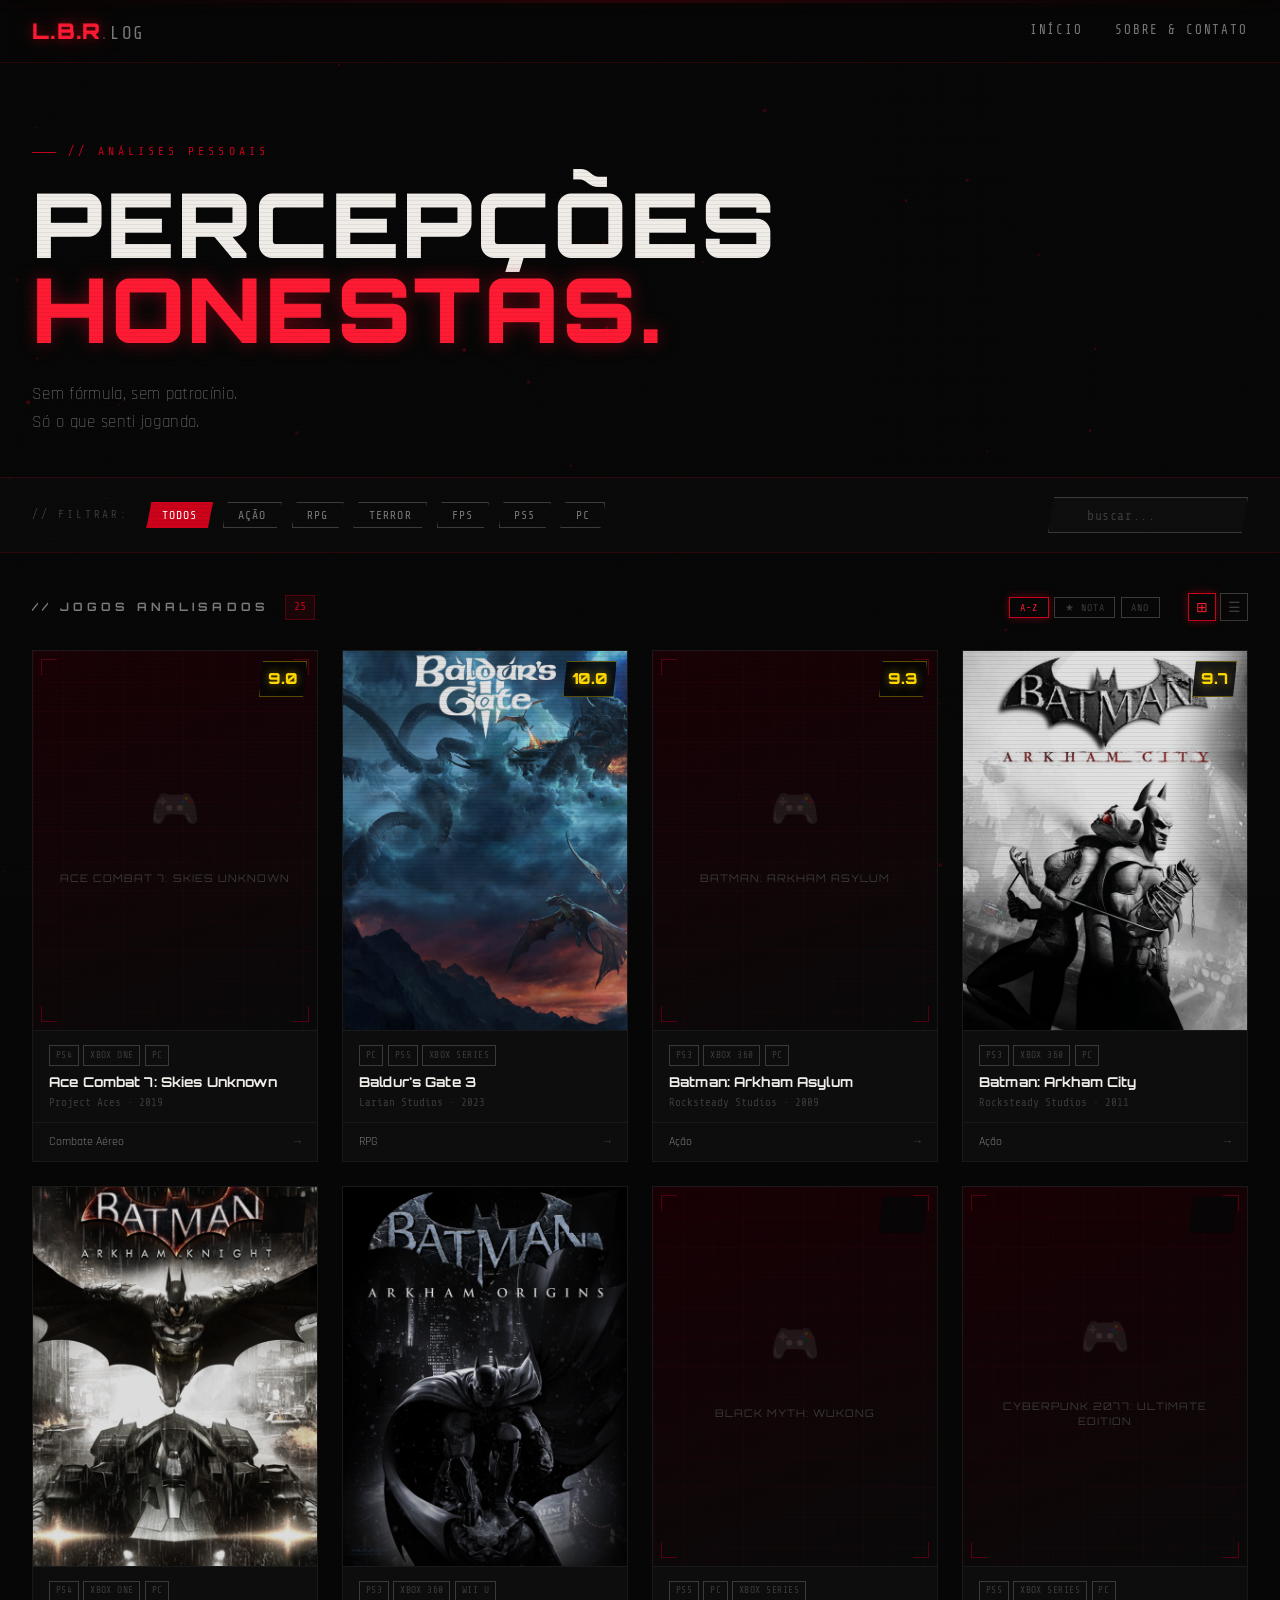
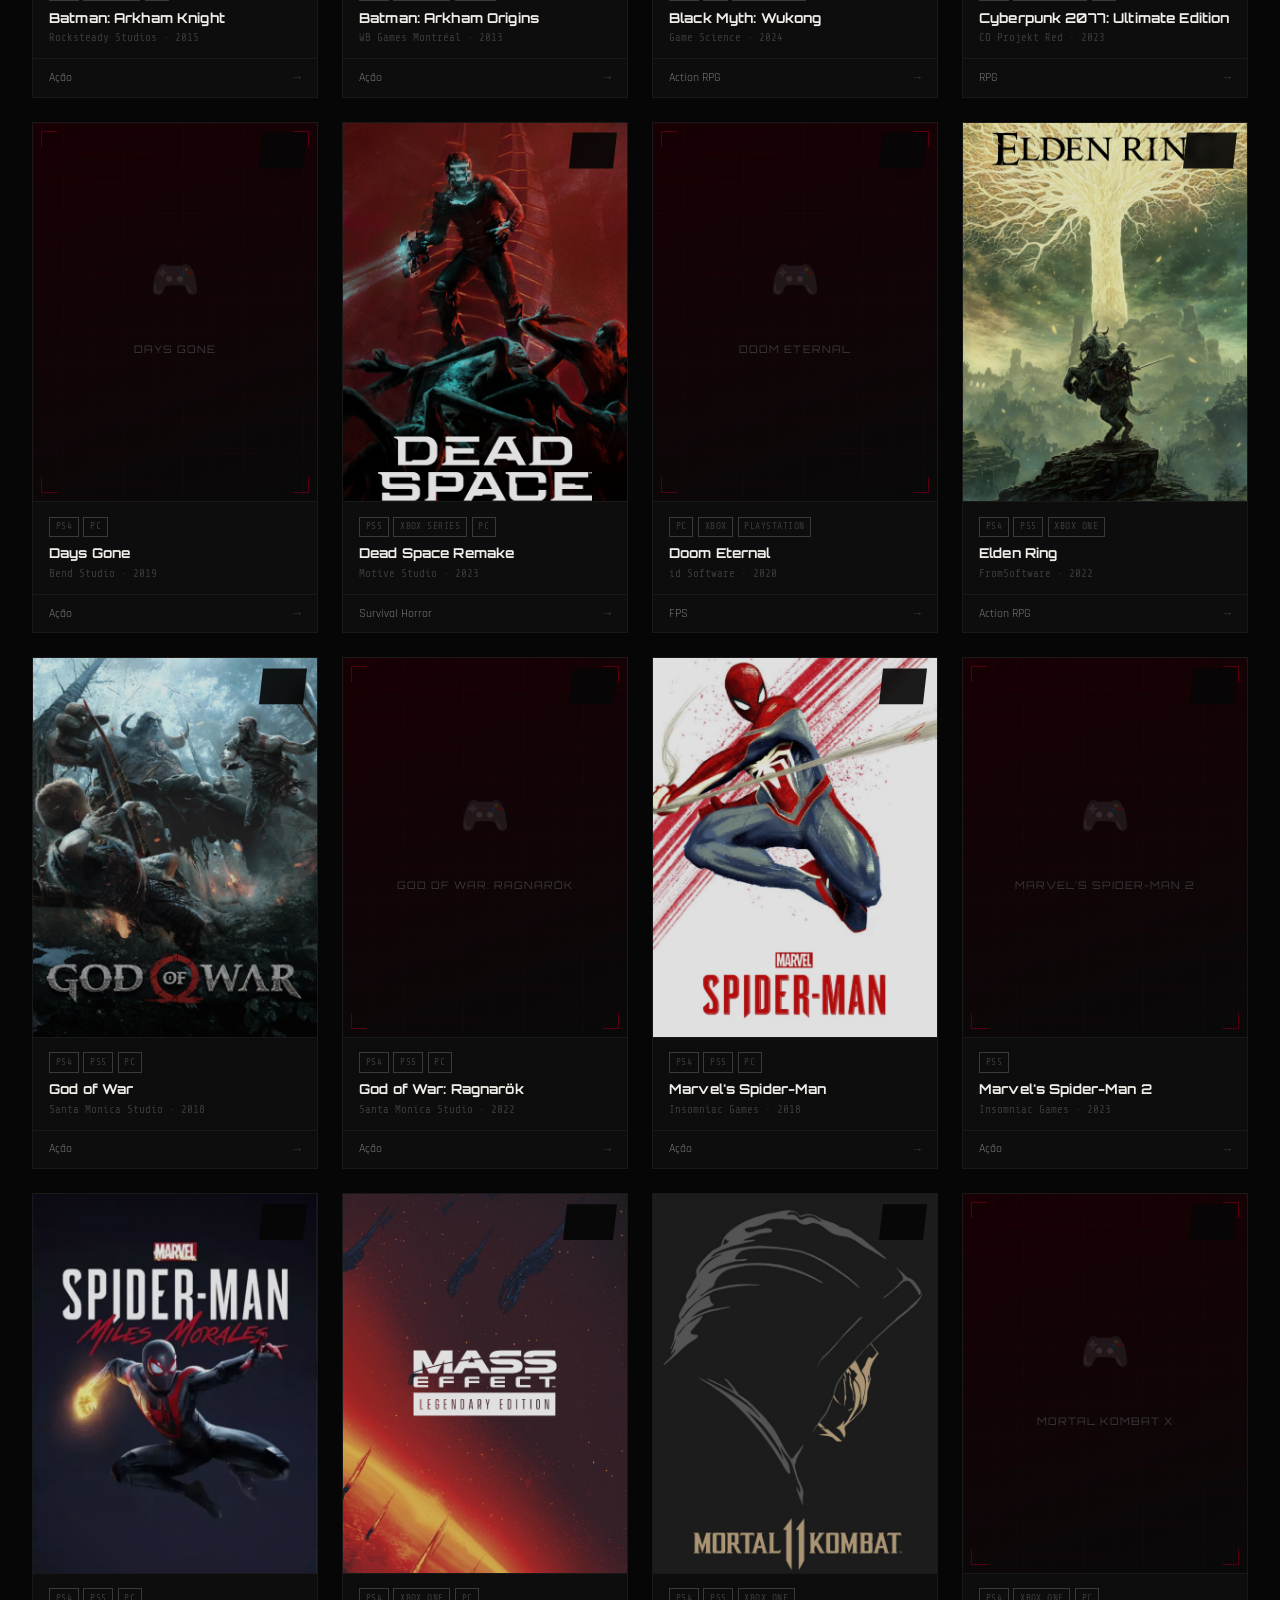
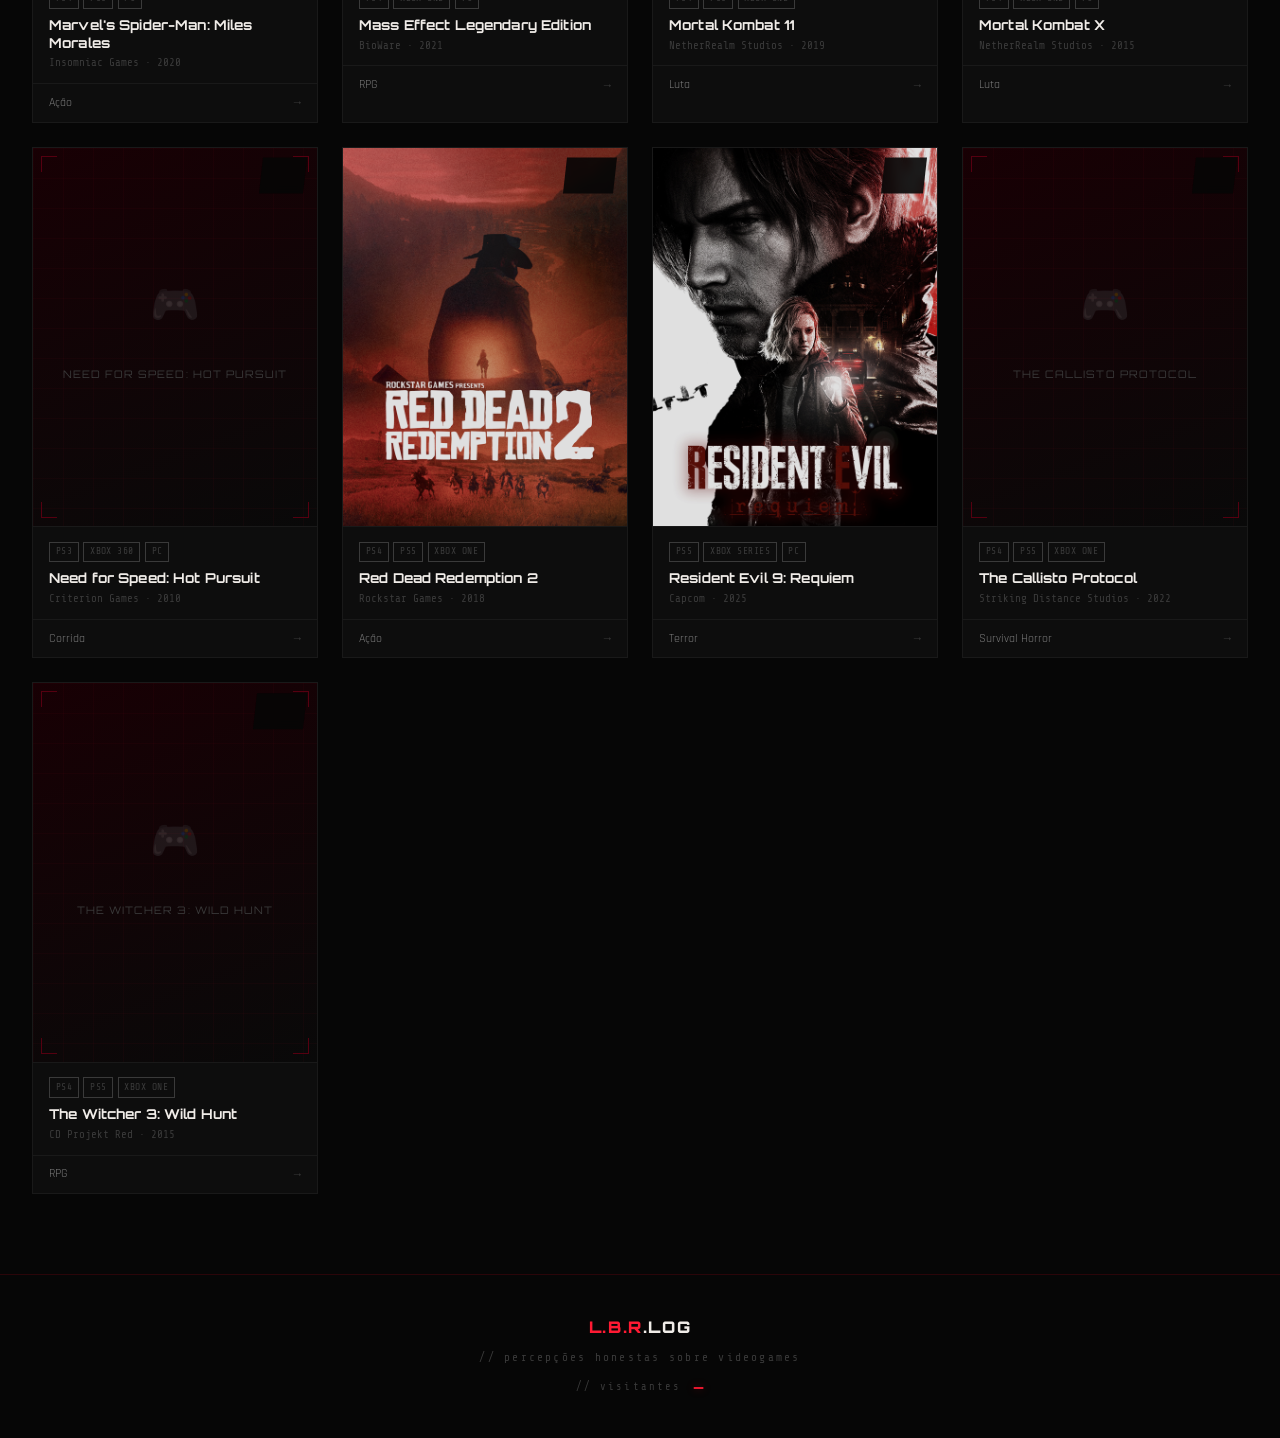
==== commit 7696675e: "Update index.html" ====
--- a/index.html
+++ b/index.html
@@ -71,6 +71,7 @@
     <button class="filter-btn" data-filter="ação">Ação</button>
     <button class="filter-btn" data-filter="rpg">RPG</button>
     <button class="filter-btn" data-filter="terror">Terror</button>
+    <button class="filter-btn" data-filter="terror">FPS</button>
     <button class="filter-btn" data-filter="ps5">PS5</button>
     <button class="filter-btn" data-filter="pc">PC</button>
 
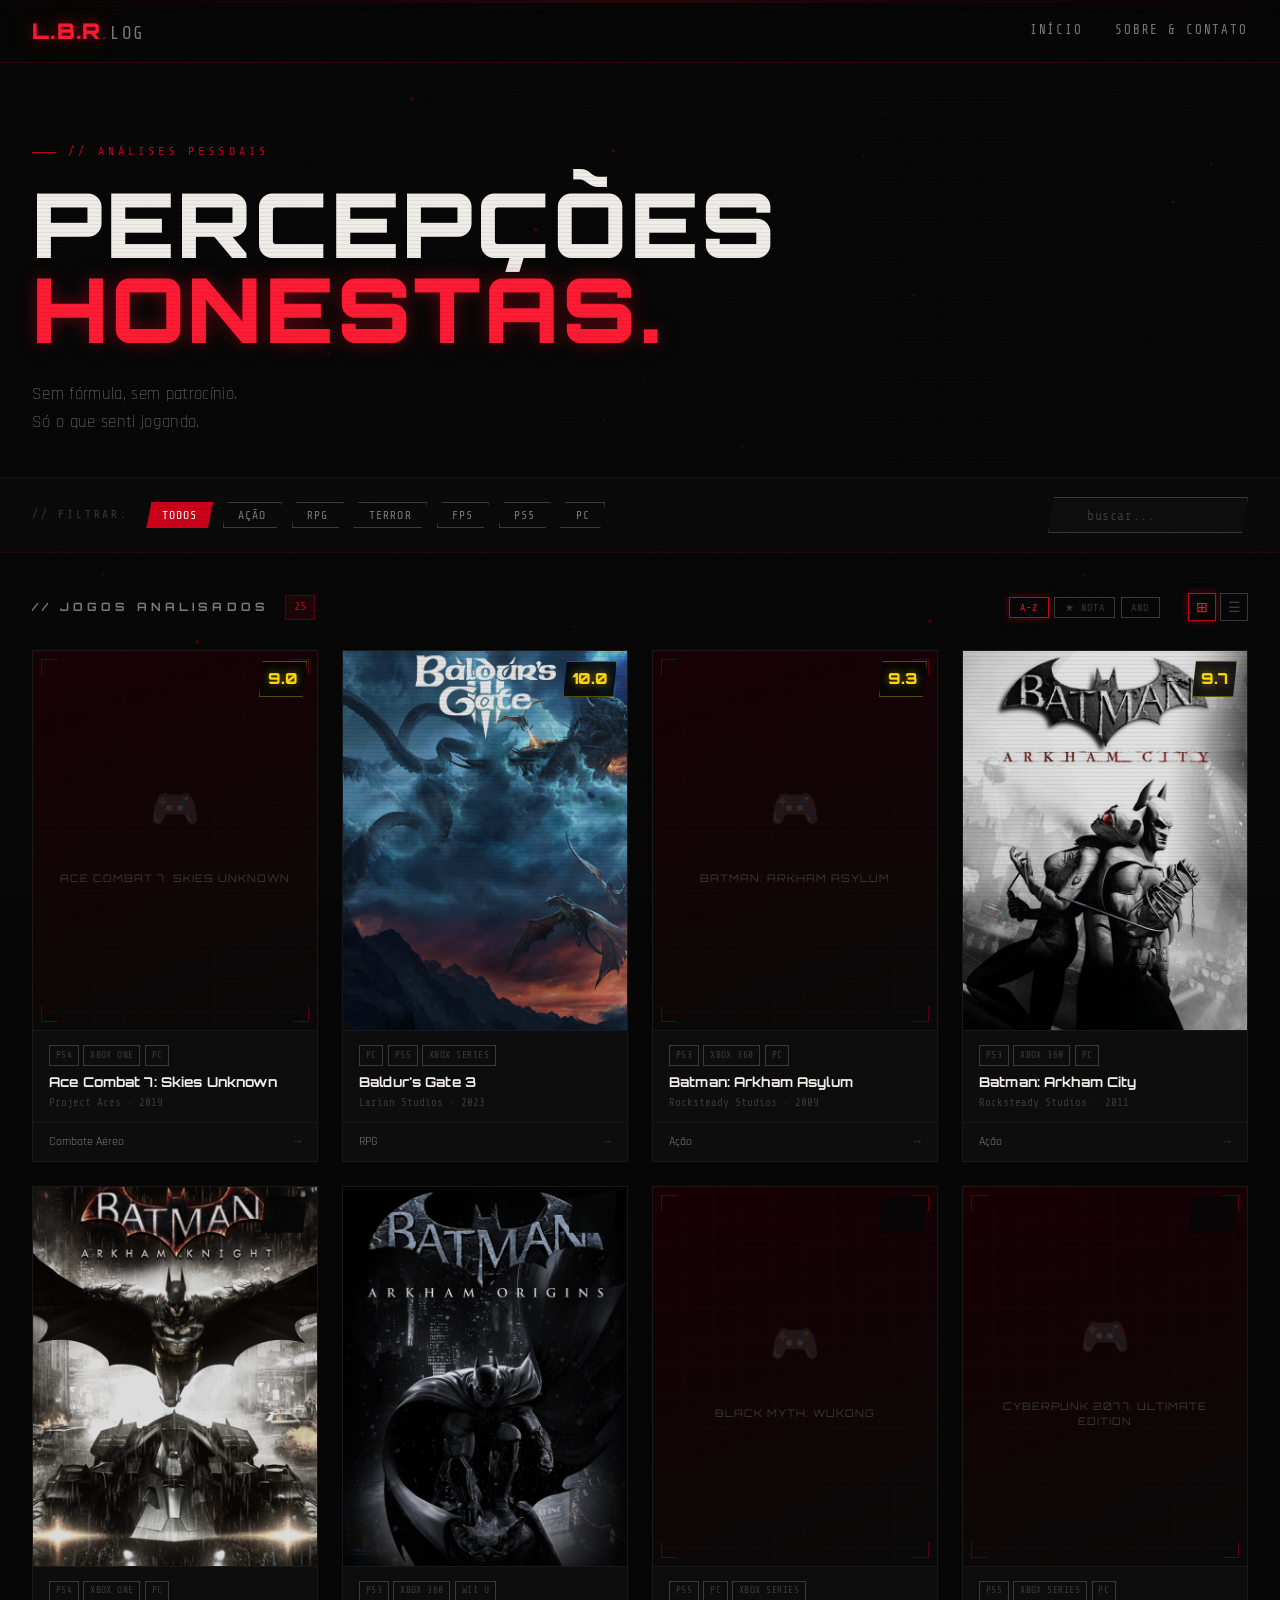
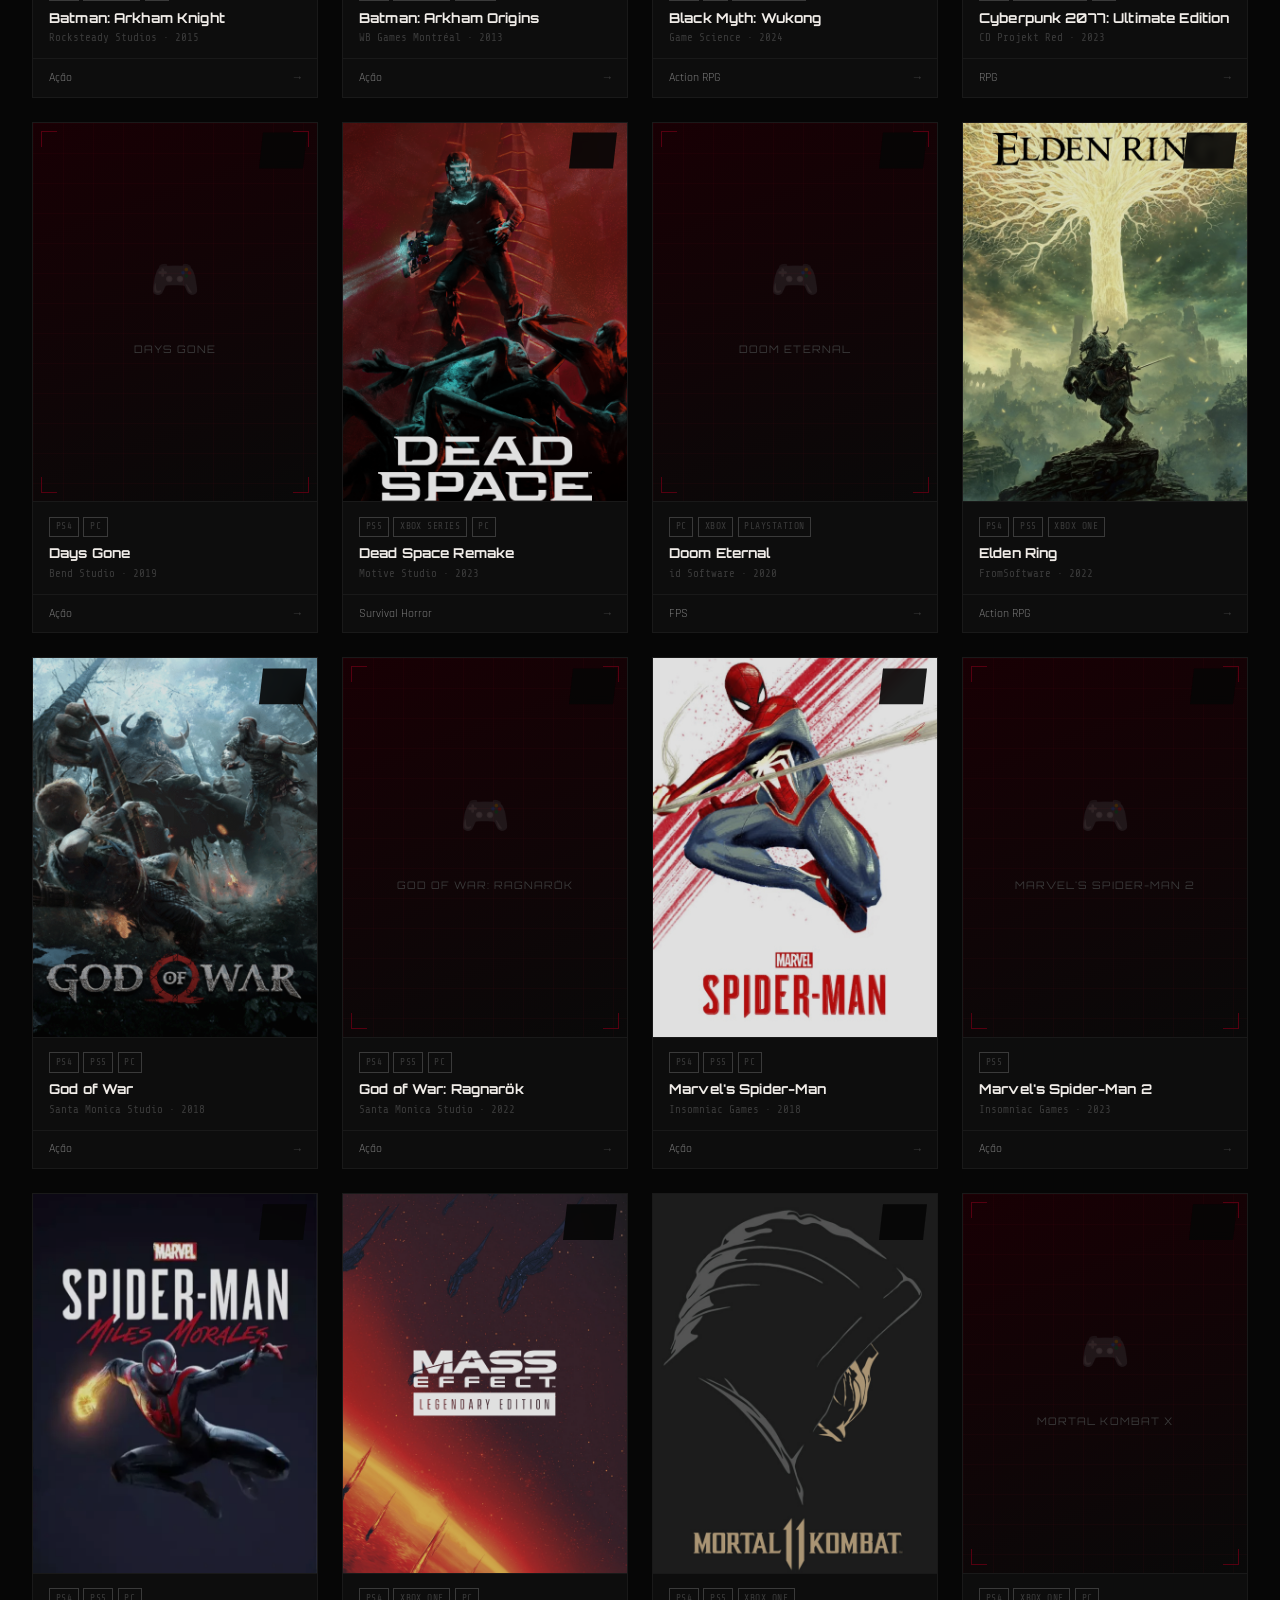
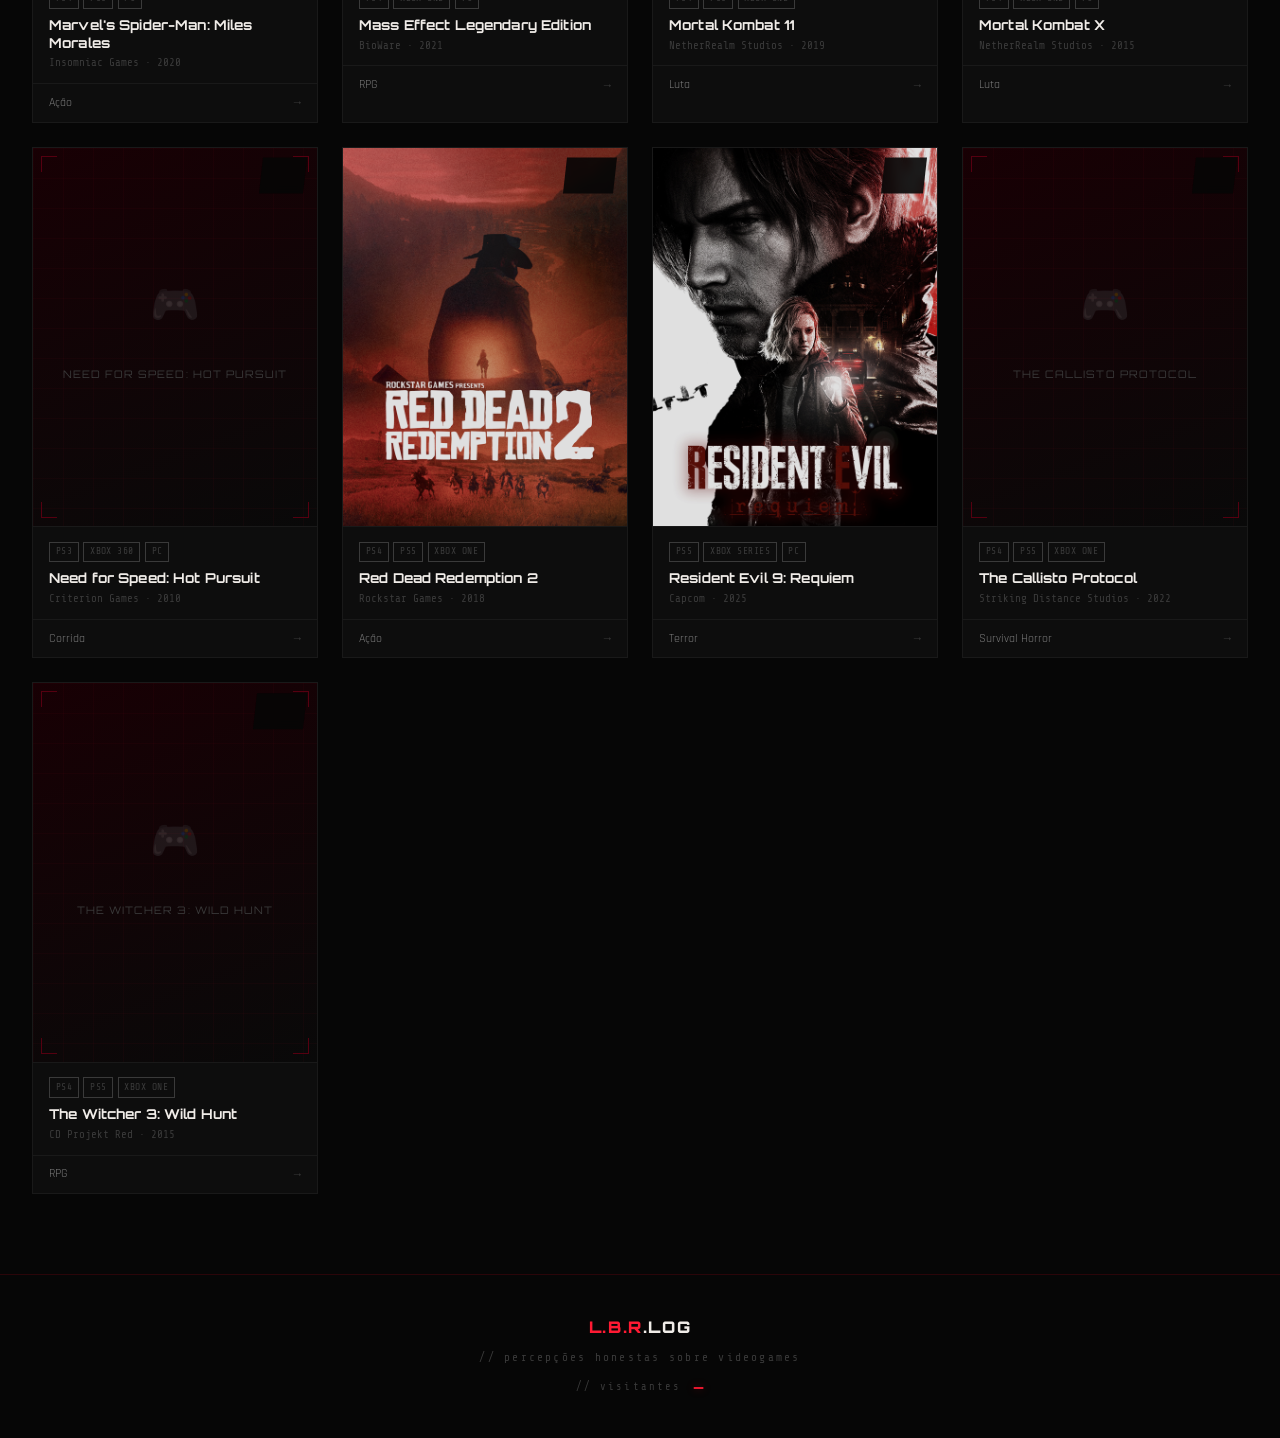
==== commit b532256c: "Update index.html" ====
--- a/index.html
+++ b/index.html
@@ -1,22 +1,23 @@
 <!DOCTYPE html>
 <html lang="pt-BR">
+
 <head>
   <meta charset="UTF-8" />
   <meta name="viewport" content="width=device-width, initial-scale=1.0" />
   <meta name="description" content="L.B.R.LOG — Análises e percepções pessoais sobre videogames." />
-  <meta property="og:title"       content="L.B.R.LOG — Reviews &amp; Análises" />
+  <meta property="og:title" content="L.B.R.LOG — Reviews &amp; Análises" />
   <meta property="og:description" content="Percepções honestas sobre videogames. Sem fórmula, sem patrocínio." />
-  <meta property="og:type"        content="website" />
-  <meta name="twitter:card"       content="summary" />
+  <meta property="og:type" content="website" />
+  <meta name="twitter:card" content="summary" />
   <title>L.B.R.LOG — Reviews & Análises</title>
   <link rel="preconnect" href="https://fonts.googleapis.com" />
   <link rel="preconnect" href="https://fonts.gstatic.com" crossorigin />
   <link
     href="https://fonts.googleapis.com/css2?family=Orbitron:wght@400;700;900&family=Share+Tech+Mono&family=Rajdhani:wght@300;400;500;600;700&display=swap"
-    rel="stylesheet"
-  />
+    rel="stylesheet" />
   <link rel="stylesheet" href="css/style.css" />
 </head>
+
 <body>
 
   <!-- Canvas de partículas (fundo animado) -->
@@ -71,20 +72,14 @@
     <button class="filter-btn" data-filter="ação">Ação</button>
     <button class="filter-btn" data-filter="rpg">RPG</button>
     <button class="filter-btn" data-filter="terror">Terror</button>
-    <button class="filter-btn" data-filter="terror">FPS</button>
+    <button class="filter-btn" data-filter="fps">FPS</button>
     <button class="filter-btn" data-filter="ps5">PS5</button>
     <button class="filter-btn" data-filter="pc">PC</button>
 
     <div class="search-input-wrap">
       <span class="search-icon" aria-hidden="true">⌕</span>
-      <input
-        id="search-input"
-        type="search"
-        class="search-input"
-        placeholder="buscar..."
-        autocomplete="off"
-        spellcheck="false"
-      />
+      <input id="search-input" type="search" class="search-input" placeholder="buscar..." autocomplete="off"
+        spellcheck="false" />
       <button class="search-clear" id="search-clear" aria-label="Limpar busca" style="display:none;">✕</button>
     </div>
   </div>
@@ -95,13 +90,13 @@
       <span class="section-label">// jogos analisados</span>
       <span class="section-count" id="games-count" aria-live="polite">0</span>
       <div class="sort-controls" role="group" aria-label="Ordenar por">
-        <button class="sort-btn active" data-sort="az"    title="A-Z">A-Z</button>
-        <button class="sort-btn"        data-sort="nota"  title="Maior nota">★ NOTA</button>
-        <button class="sort-btn"        data-sort="recente" title="Mais recente">ANO</button>
+        <button class="sort-btn active" data-sort="az" title="A-Z">A-Z</button>
+        <button class="sort-btn" data-sort="nota" title="Maior nota">★ NOTA</button>
+        <button class="sort-btn" data-sort="recente" title="Mais recente">ANO</button>
       </div>
       <div class="view-toggle" role="group" aria-label="Modo de exibição">
         <button class="view-btn active" data-view="grid" title="Grade" aria-label="Grade">⊞</button>
-        <button class="view-btn"        data-view="list" title="Lista" aria-label="Lista">☰</button>
+        <button class="view-btn" data-view="list" title="Lista" aria-label="Lista">☰</button>
       </div>
     </div>
     <div class="games-grid" id="games-grid" aria-label="Lista de jogos">
@@ -133,7 +128,8 @@
             parseInt(data.value).toLocaleString('pt-BR');
         }
       })
-      .catch(() => {});
+      .catch(() => { });
   </script>
 </body>
-</html>
+
+</html>
